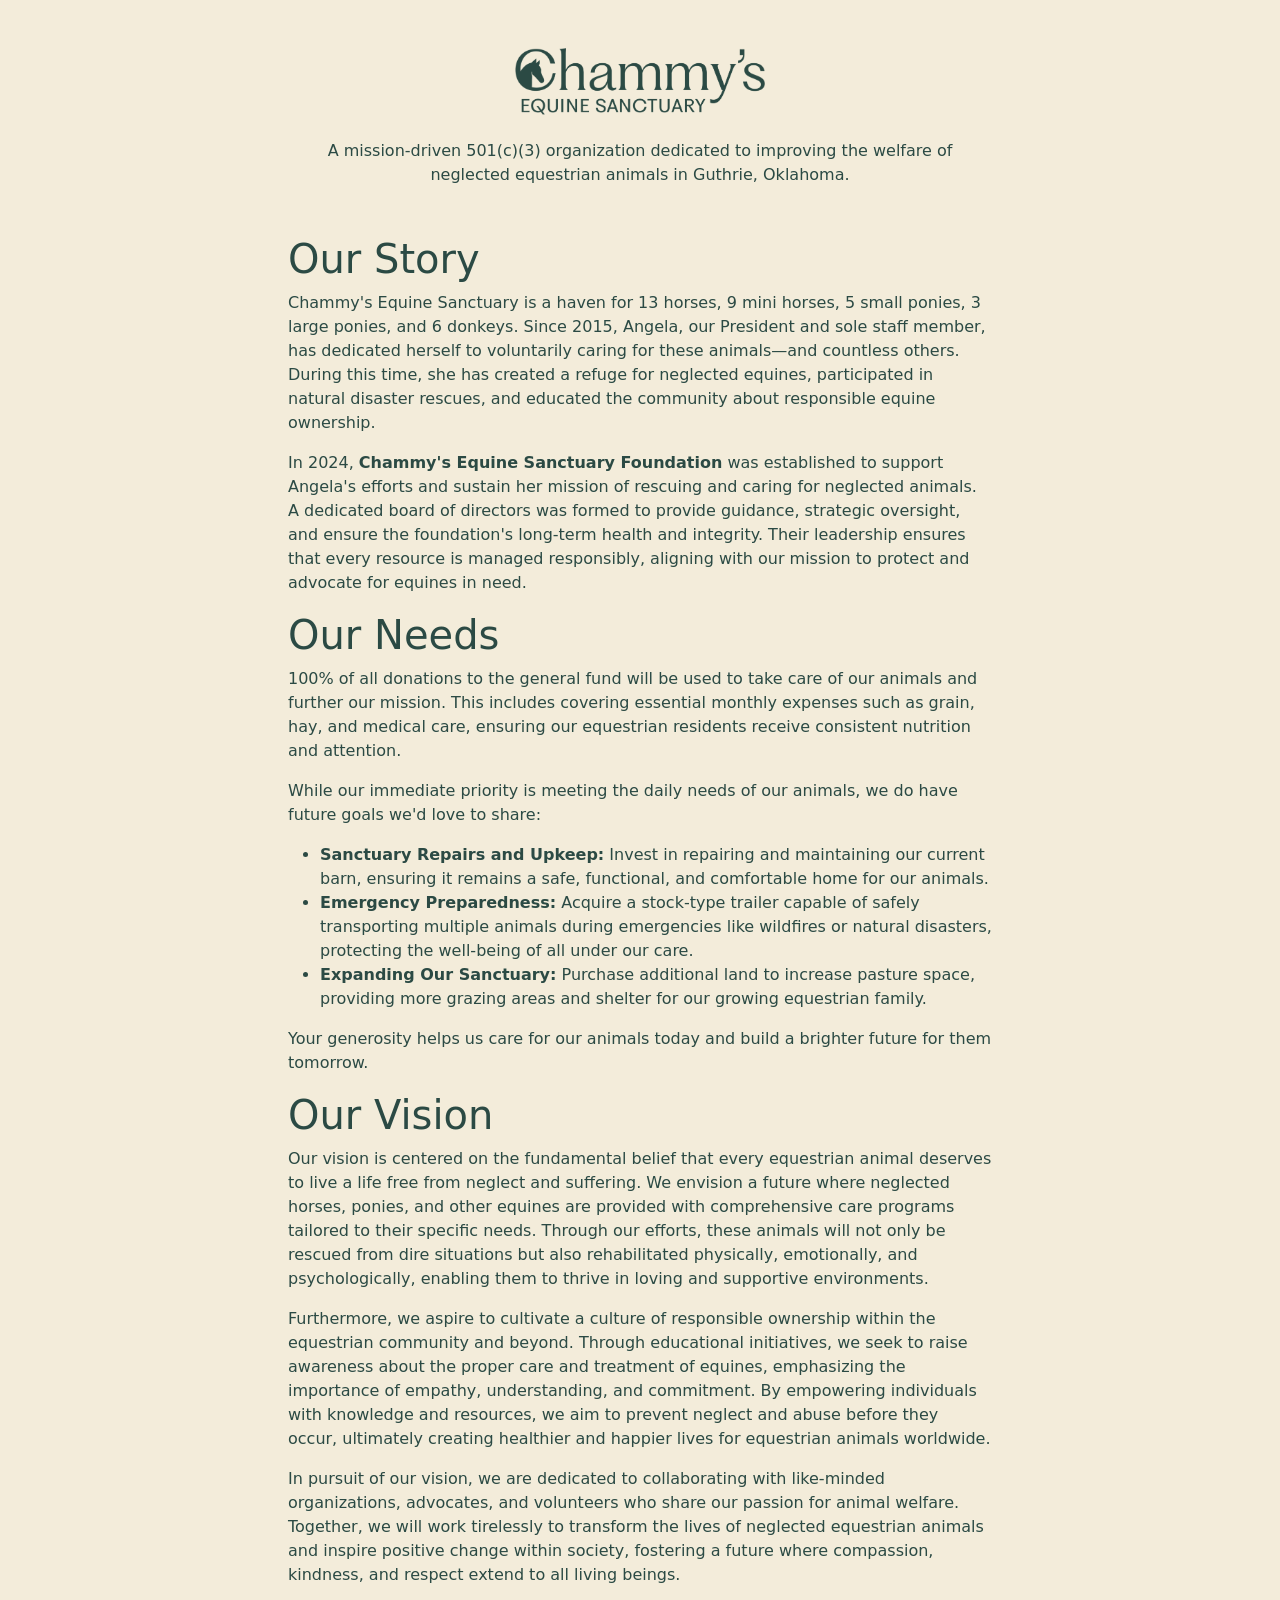
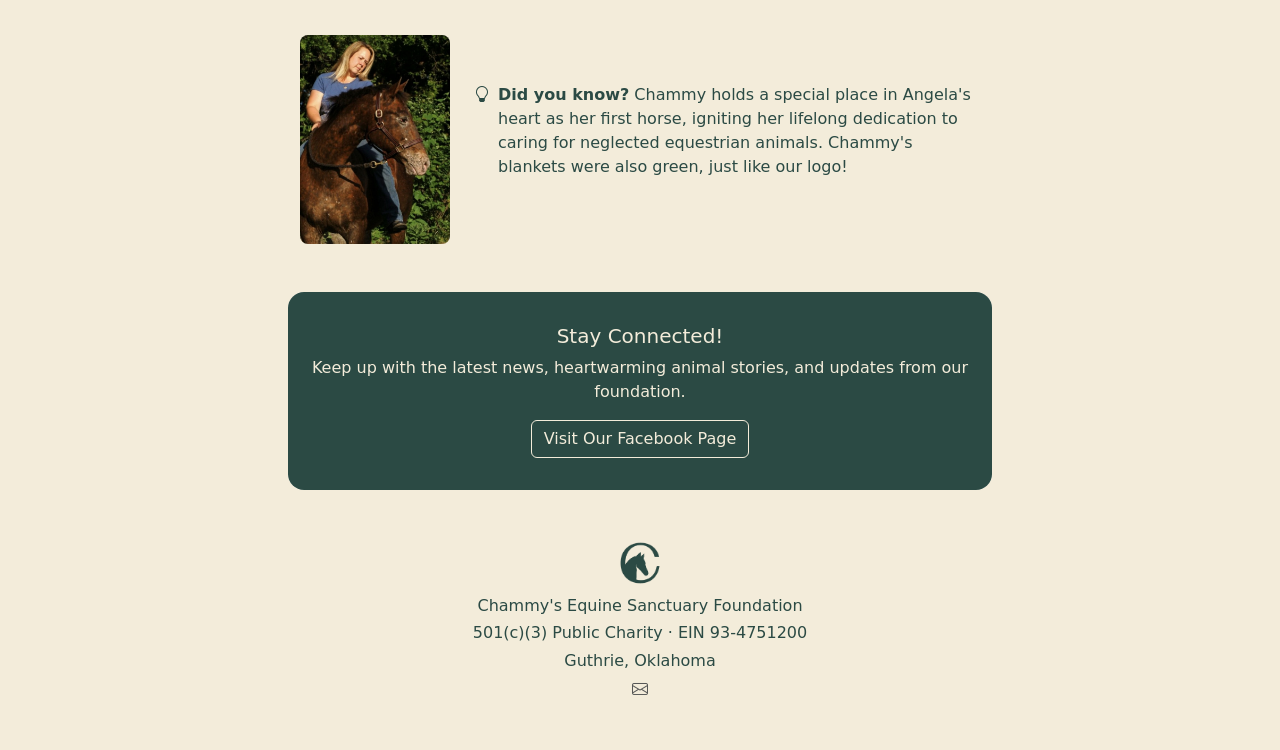
==== index.html @ 9c3af5ed "Lowercase board of directors" ====
<!DOCTYPE html>
<html lang="en">

<head>
    <meta charset="UTF-8">
    <meta name="viewport" content="width=device-width, initial-scale=1.0">

    <title>Chammy's Equine Sanctuary</title>
    <link href="https://cdn.jsdelivr.net/npm/bootstrap@5.3.3/dist/css/bootstrap.min.css" rel="stylesheet">
    <script src="https://cdn.jsdelivr.net/npm/bootstrap@5.3.3/dist/js/bootstrap.bundle.min.js"></script>
    <link rel="stylesheet" href="https://cdn.jsdelivr.net/npm/bootstrap-icons@1.11.3/font/bootstrap-icons.min.css">
    <script async src="https://widgets.givebutter.com/latest.umd.cjs?acct=pErVV0UVDpY1JCMm&p=other"></script>
    <givebutter-widget id="gVvqDg"></givebutter-widget>

    <meta name="format-detection" content="telephone=no,date=no,address=no,email=no,url=no" />
    <meta name="apple-mobile-web-app-title" content="Chammy's Equine Sanctuary">
    <meta name="application-name" content="Chammy's Equine Sanctuary">
    <meta name="msapplication-TileColor" content="#2b4a44">
    <meta name="theme-color" content="#f3ecda">
    <meta property="og:title" content="Chammy's Equine Sanctuary" />
    <meta property="og:image" content="static/og-image.png" />
    <link rel="manifest" href="static/site.webmanifest" />

    <link rel="apple-touch-icon" sizes="180x180" href="static/apple-touch-icon.png">
    <link rel="icon" type="image/png" sizes="96x96" href="static/favicon-96x96.png" />
    <link rel="icon" type="image/png" sizes="32x32" href="static/favicon-32x32.png">
    <link rel="icon" type="image/png" sizes="16x16" href="static/favicon-16x16.png">
    <link rel="icon" type="image/svg+xml" href="static/favicon.svg" />
    <link rel="icon" type="image/x-icon" href="static/favicon.ico">
    <link rel="shortcut icon" href="static/favicon.ico" />

    <style>
        img {
            user-select: none;
            -moz-user-select: none;
            -webkit-user-drag: none;
            -webkit-user-select: none;
            -ms-user-select: none;
            pointer-events: none;
        }

        body {
            background-color: #f3ecda;
            color: #2b4a44;
        }

        .card {
            border-radius: 1rem;
            border-width: 0px;
        }

        .card-body {
            background-color: #2b4a44;
            color: #f3ecda;
            border-radius: 1rem;
        }

        .card-body .btn-outline-primary {
            color: #f3ecda;
            border-color: #f3ecda;
        }

        .card-body .btn-outline-primary:hover {
            background-color: #f3ecdab0;
        }
    </style>
</head>

<body class="m-3">
    <div class="container-fluid col-md-10 col-lg-7 col-sm-10 mt-5">
        <div class="text-center mt-5 mb-5">
            <img src="static/logo-full-green.png" width="250px" class="mb-4">
            <p class="fw-lighter">A mission-driven 501(c)(3) organization dedicated to improving the welfare of
                neglected equestrian animals in Guthrie, Oklahoma.
            </p>
        </div>
        <h1>Our Story</h1>
        <p>Chammy's Equine Sanctuary is a haven for 13 horses, 9 mini horses, 5 small ponies, 3 large ponies, and 6
            donkeys. Since 2015, Angela, our President and sole staff member, has dedicated herself to voluntarily
            caring for these
            animals—and countless others. During this time, she has created a refuge for neglected equines, participated
            in natural
            disaster rescues, and educated the community about responsible equine ownership.
        </p>
        <p>
            In 2024, <b>Chammy's Equine Sanctuary Foundation</b> was established to support Angela's efforts and
            sustain her mission of
            rescuing and caring for neglected animals. A dedicated board of directors was formed to provide guidance,
            strategic
            oversight, and ensure the foundation's long-term health and integrity. Their leadership ensures that every
            resource is
            managed responsibly, aligning with our mission to protect and advocate for equines in need.
        </p>

        <h1>Our Needs</h1>
        <p>100% of all donations to the general fund will be used to take care of our animals and further our mission.
            This includes covering essential monthly expenses such as grain, hay, and medical care, ensuring our
            equestrian
            residents receive consistent nutrition and attention.
        </p>
        <p>While our immediate priority is meeting the daily needs of our animals, we do have future goals we'd love
            to share:</p>
        <ul>
            <li><b>Sanctuary Repairs and Upkeep:</b> Invest in repairing and maintaining our current barn, ensuring it
                remains a safe,
                functional, and comfortable home for our animals.
            <li><b>Emergency Preparedness:</b> Acquire a stock-type trailer capable of safely transporting multiple
                animals during emergencies
                like wildfires or natural disasters, protecting the well-being of all under our care.</li>
            <li><b>Expanding Our Sanctuary:</b> Purchase additional land to increase pasture space, providing more
                grazing areas and shelter
                for our growing equestrian family.</li>
        </ul>
        <p>Your generosity helps us care for our animals today and build a brighter future for them tomorrow.</p>

        <h1>Our Vision</h1>
        <p>Our vision is centered on the fundamental belief that every equestrian animal deserves to live a life free
            from neglect and suffering. We envision a future where neglected horses, ponies, and other equines are
            provided with comprehensive care programs tailored to their specific needs. Through our efforts, these
            animals will not only be rescued from dire situations but also rehabilitated physically, emotionally, and
            psychologically, enabling them to thrive in loving and supportive environments.</p>
        <p>Furthermore, we aspire to cultivate a culture of responsible ownership within the equestrian community and
            beyond. Through educational initiatives, we seek to raise awareness about the proper care and treatment of
            equines, emphasizing the importance of empathy, understanding, and commitment. By empowering individuals
            with knowledge and resources, we aim to prevent neglect and abuse before they occur, ultimately creating
            healthier and happier lives for equestrian animals worldwide.</p>
        <p>In pursuit of our vision, we are dedicated to collaborating with like-minded organizations, advocates, and
            volunteers who share our passion for animal welfare. Together, we will work tirelessly to transform the
            lives of neglected equestrian animals and inspire positive change within society, fostering a future where
            compassion, kindness, and respect extend to all living beings.</p>


        <div class="container my-5">
            <div class="row align-items-center">
                <div class="col-12 col-sm-auto mb-3 mb-sm-0 text-center">
                    <img src="static/chammy-angela.jpg" class="rounded float-start rounded-3" width="150px">
                </div>
                <div class="col-12 col-sm d-flex justify-content-center text-md-start">
                    <i class="bi bi-lightbulb flex-shrink-0 me-2"></i>
                    <p>
                        <b>Did you know?</b> Chammy holds a special place in Angela's heart as her first horse, igniting
                        her
                        lifelong dedication to caring for neglected equestrian animals. Chammy's blankets were also
                        green, just
                        like our logo!
                    </p>
                </div>
            </div>
        </div>


        <div class="card text-center mb-3">
            <div class="card-body">
                <h5 class="card-title mt-3">Stay Connected!</h5>
                <p class="card-text mb-3">Keep up with the latest news, heartwarming animal stories, and updates from
                    our
                    foundation.</p>
                <a class="btn btn-outline-primary mb-3" href="https://www.facebook.com/profile.php?id=61558511665949"
                    target="_blank">
                    Visit Our
                    Facebook Page
                </a>
            </div>
        </div>

        <div class="container mt-5 mb-5">
            <div class="text-center mt-5 mb-5">
                <img src="static/mark-green.png" width="50px">
                <h6 class="mt-2">Chammy's Equine Sanctuary Foundation</h6>
                <h6 class="fw-lighter">501(c)(3) Public Charity · EIN 93-4751200</h6>
                <h6 class="fw-lighter">Guthrie, Oklahoma</h6>
                <ul class="nav justify-content-center">
                    <li class="nav-item px-2"><a href="mailto:hello@chammys.org" target="_blank"
                            class="text-body-secondary"><i class="bi-envelope"></i></a>
                    </li>
                </ul>
            </div>
        </div>
    </div>

</body>

</html>
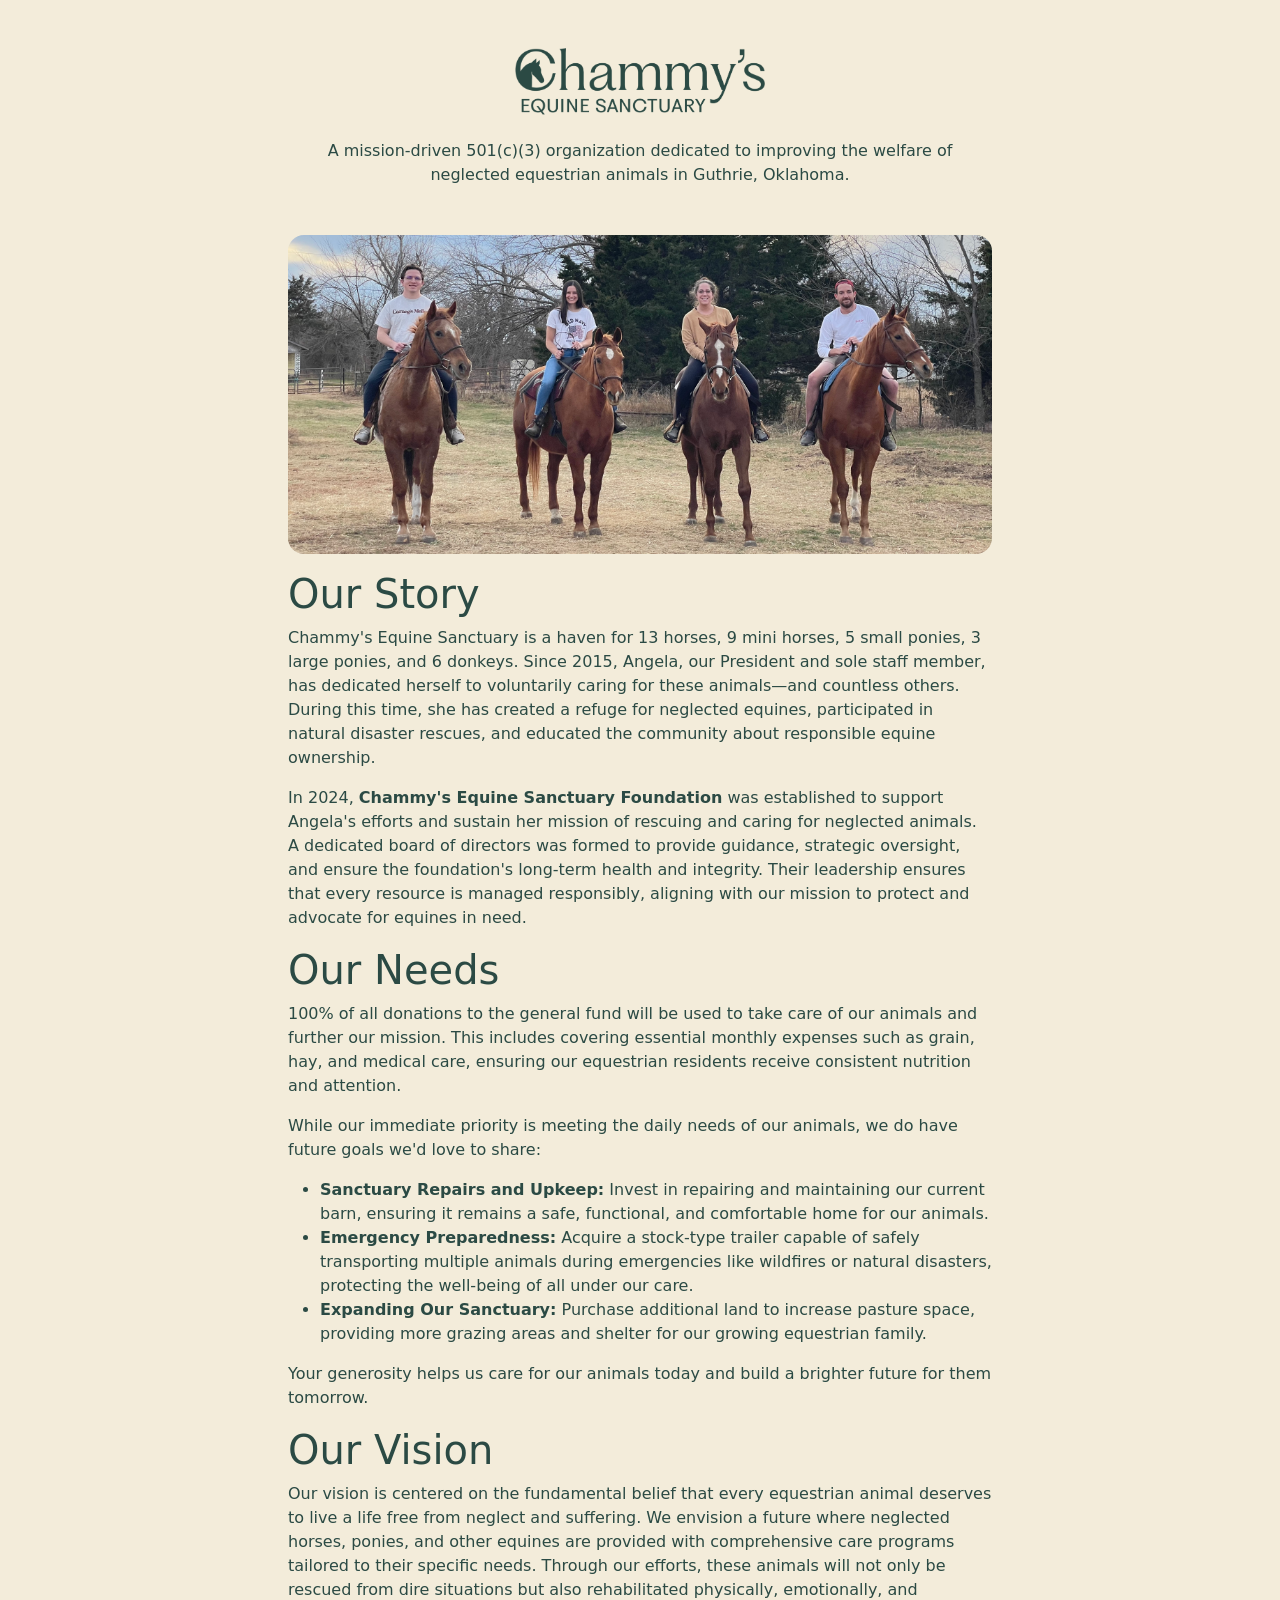
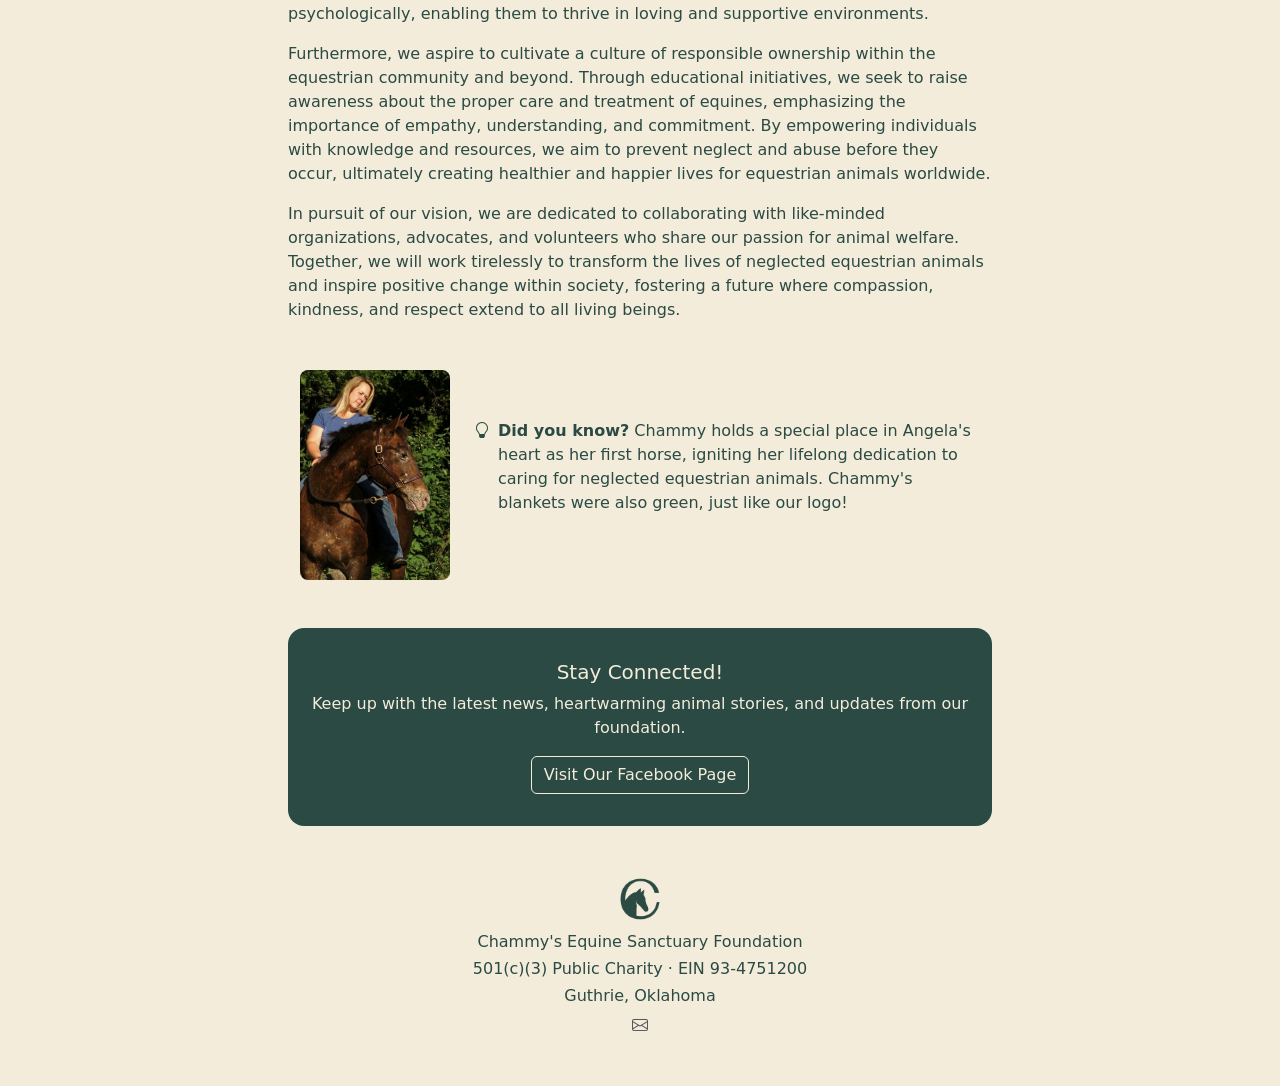
==== commit 5c1e1477: "Add banner" ====
--- a/index.html
+++ b/index.html
@@ -74,6 +74,13 @@
                 neglected equestrian animals in Guthrie, Oklahoma.
             </p>
         </div>
+
+        <div class="row justify-content-center align-items-center">
+            <div class="col-12">
+                <img src="static/banner.jpeg" class="rounded float-start rounded-4 mb-3" width="100%">
+            </div>
+        </div>
+
         <h1>Our Story</h1>
         <p>Chammy's Equine Sanctuary is a haven for 13 horses, 9 mini horses, 5 small ponies, 3 large ponies, and 6
             donkeys. Since 2015, Angela, our President and sole staff member, has dedicated herself to voluntarily
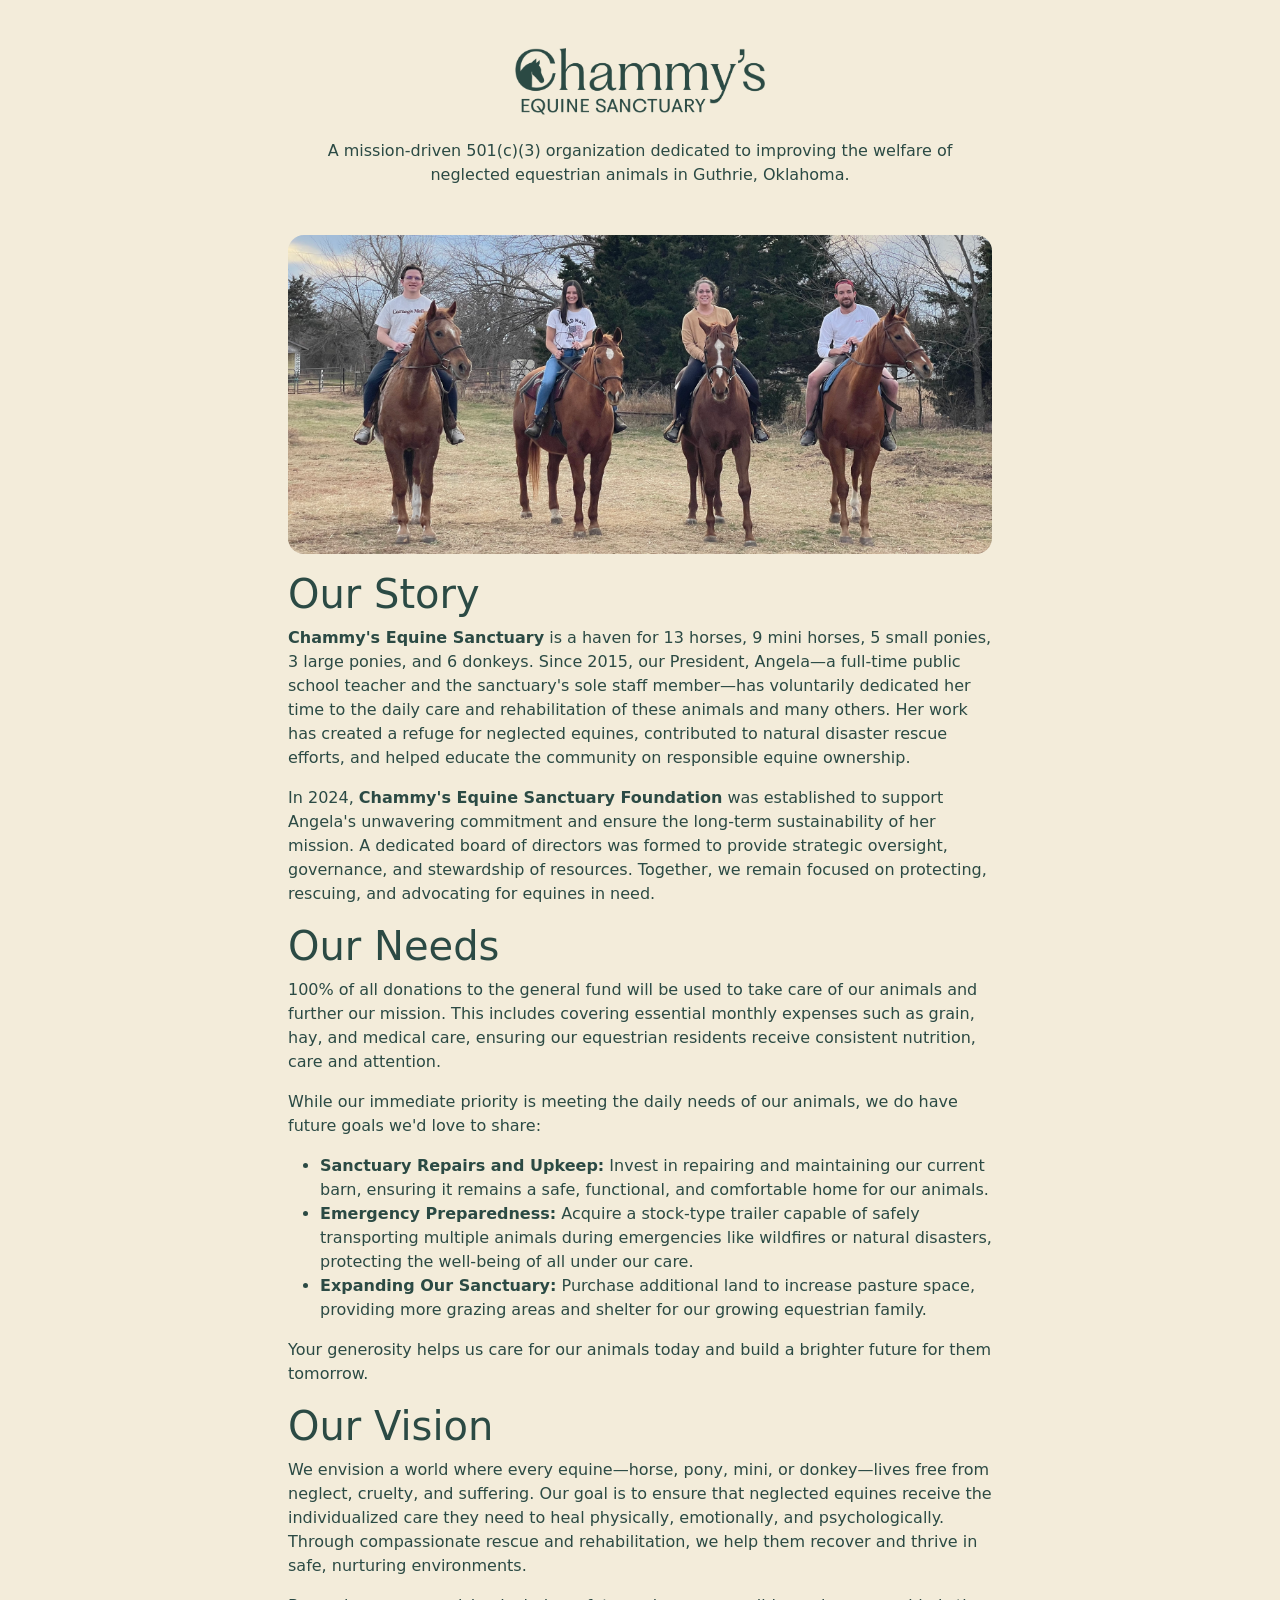
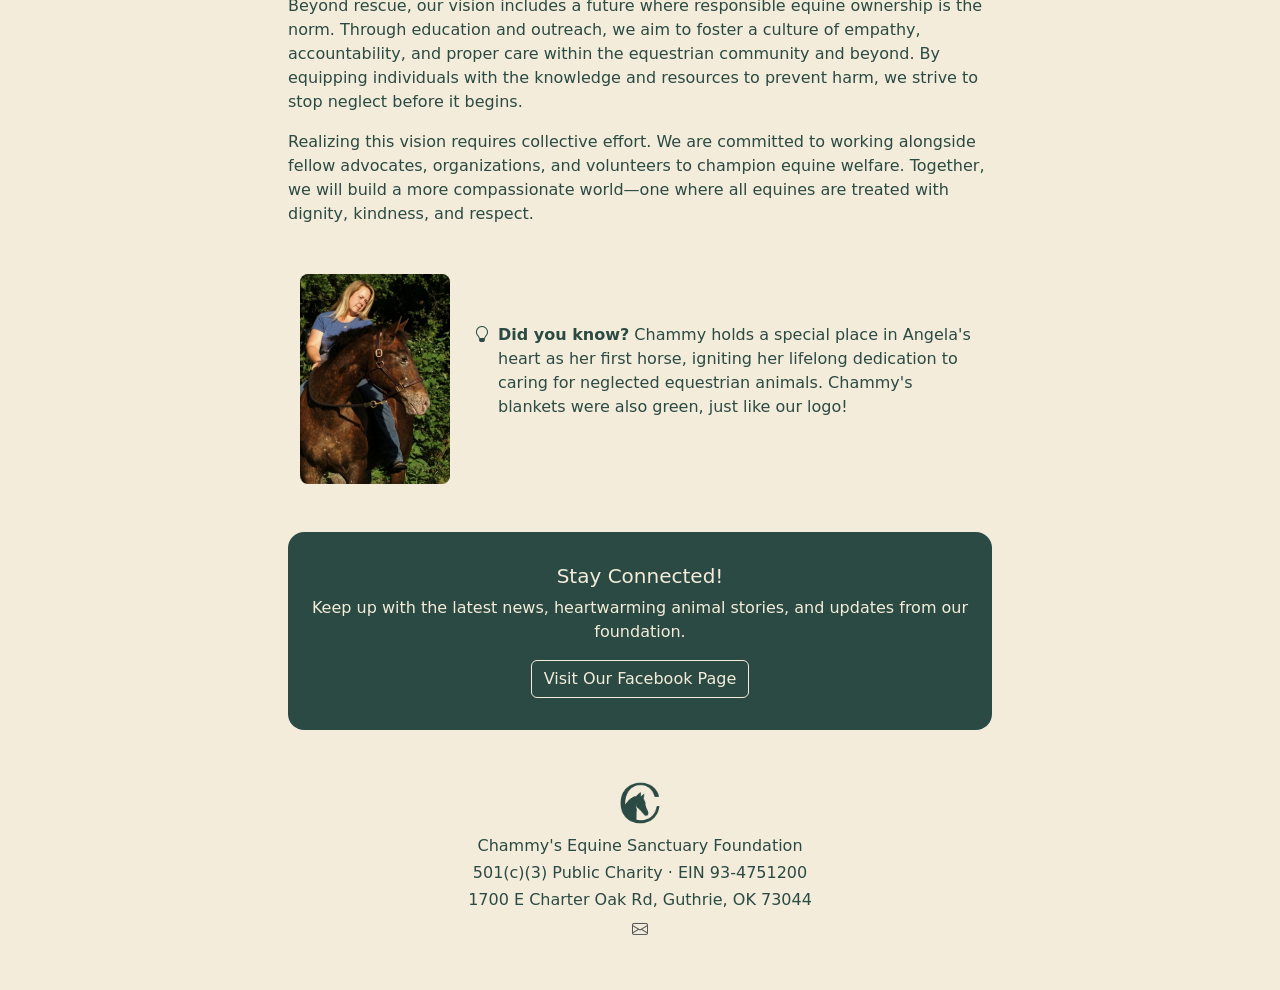
==== commit 94de54ab: "Aug 2025 Updates" ====
--- a/index.html
+++ b/index.html
@@ -82,35 +82,29 @@
         </div>
 
         <h1>Our Story</h1>
-        <p>Chammy's Equine Sanctuary is a haven for 13 horses, 9 mini horses, 5 small ponies, 3 large ponies, and 6
-            donkeys. Since 2015, Angela, our President and sole staff member, has dedicated herself to voluntarily
-            caring for these
-            animals—and countless others. During this time, she has created a refuge for neglected equines, participated
-            in natural
-            disaster rescues, and educated the community about responsible equine ownership.
+        <p><b>Chammy's Equine Sanctuary</b> is a haven for 13 horses, 9 mini horses, 5 small ponies, 3 large ponies, and 6
+            donkeys. Since 2015, our President, Angela—a full-time public school teacher and the sanctuary's sole 
+            staff member—has voluntarily dedicated her time to the daily care and rehabilitation of these animals 
+            and many others. Her work has created a refuge for neglected equines, contributed to natural disaster 
+            rescue efforts, and helped educate the community on responsible equine ownership.
         </p>
         <p>
-            In 2024, <b>Chammy's Equine Sanctuary Foundation</b> was established to support Angela's efforts and
-            sustain her mission of
-            rescuing and caring for neglected animals. A dedicated board of directors was formed to provide guidance,
-            strategic
-            oversight, and ensure the foundation's long-term health and integrity. Their leadership ensures that every
-            resource is
-            managed responsibly, aligning with our mission to protect and advocate for equines in need.
+            In 2024, <b>Chammy's Equine Sanctuary Foundation</b> was established to support Angela's unwavering commitment 
+            and ensure the long-term sustainability of her mission. A dedicated board of directors was formed to provide 
+            strategic oversight, governance, and stewardship of resources. Together, we remain focused on protecting, 
+            rescuing, and advocating for equines in need.
         </p>
 
         <h1>Our Needs</h1>
         <p>100% of all donations to the general fund will be used to take care of our animals and further our mission.
             This includes covering essential monthly expenses such as grain, hay, and medical care, ensuring our
-            equestrian
-            residents receive consistent nutrition and attention.
+            equestrian residents receive consistent nutrition, care and attention.
         </p>
         <p>While our immediate priority is meeting the daily needs of our animals, we do have future goals we'd love
             to share:</p>
         <ul>
             <li><b>Sanctuary Repairs and Upkeep:</b> Invest in repairing and maintaining our current barn, ensuring it
-                remains a safe,
-                functional, and comfortable home for our animals.
+                remains a safe, functional, and comfortable home for our animals.
             <li><b>Emergency Preparedness:</b> Acquire a stock-type trailer capable of safely transporting multiple
                 animals during emergencies
                 like wildfires or natural disasters, protecting the well-being of all under our care.</li>
@@ -121,21 +115,17 @@
         <p>Your generosity helps us care for our animals today and build a brighter future for them tomorrow.</p>
 
         <h1>Our Vision</h1>
-        <p>Our vision is centered on the fundamental belief that every equestrian animal deserves to live a life free
-            from neglect and suffering. We envision a future where neglected horses, ponies, and other equines are
-            provided with comprehensive care programs tailored to their specific needs. Through our efforts, these
-            animals will not only be rescued from dire situations but also rehabilitated physically, emotionally, and
-            psychologically, enabling them to thrive in loving and supportive environments.</p>
-        <p>Furthermore, we aspire to cultivate a culture of responsible ownership within the equestrian community and
-            beyond. Through educational initiatives, we seek to raise awareness about the proper care and treatment of
-            equines, emphasizing the importance of empathy, understanding, and commitment. By empowering individuals
-            with knowledge and resources, we aim to prevent neglect and abuse before they occur, ultimately creating
-            healthier and happier lives for equestrian animals worldwide.</p>
-        <p>In pursuit of our vision, we are dedicated to collaborating with like-minded organizations, advocates, and
-            volunteers who share our passion for animal welfare. Together, we will work tirelessly to transform the
-            lives of neglected equestrian animals and inspire positive change within society, fostering a future where
-            compassion, kindness, and respect extend to all living beings.</p>
-
+        <p>We envision a world where every equine—horse, pony, mini, or donkey—lives free from neglect, cruelty, and 
+            suffering. Our goal is to ensure that neglected equines receive the individualized care they need to heal 
+            physically, emotionally, and psychologically. Through compassionate rescue and rehabilitation, we help them 
+            recover and thrive in safe, nurturing environments.</p>
+        <p>Beyond rescue, our vision includes a future where responsible equine ownership is the norm. Through education 
+            and outreach, we aim to foster a culture of empathy, accountability, and proper care within the equestrian 
+            community and beyond. By equipping individuals with the knowledge and resources to prevent harm, we strive 
+            to stop neglect before it begins.</p>
+        <p>Realizing this vision requires collective effort. We are committed to working alongside fellow advocates, 
+            organizations, and volunteers to champion equine welfare. Together, we will build a more compassionate 
+            world—one where all equines are treated with dignity, kindness, and respect.</p>
 
         <div class="container my-5">
             <div class="row align-items-center">
@@ -175,7 +165,7 @@
                 <img src="static/mark-green.png" width="50px">
                 <h6 class="mt-2">Chammy's Equine Sanctuary Foundation</h6>
                 <h6 class="fw-lighter">501(c)(3) Public Charity · EIN 93-4751200</h6>
-                <h6 class="fw-lighter">Guthrie, Oklahoma</h6>
+                <h6 class="fw-lighter">1700 E Charter Oak Rd, Guthrie, OK 73044</h6>
                 <ul class="nav justify-content-center">
                     <li class="nav-item px-2"><a href="mailto:hello@chammys.org" target="_blank"
                             class="text-body-secondary"><i class="bi-envelope"></i></a>
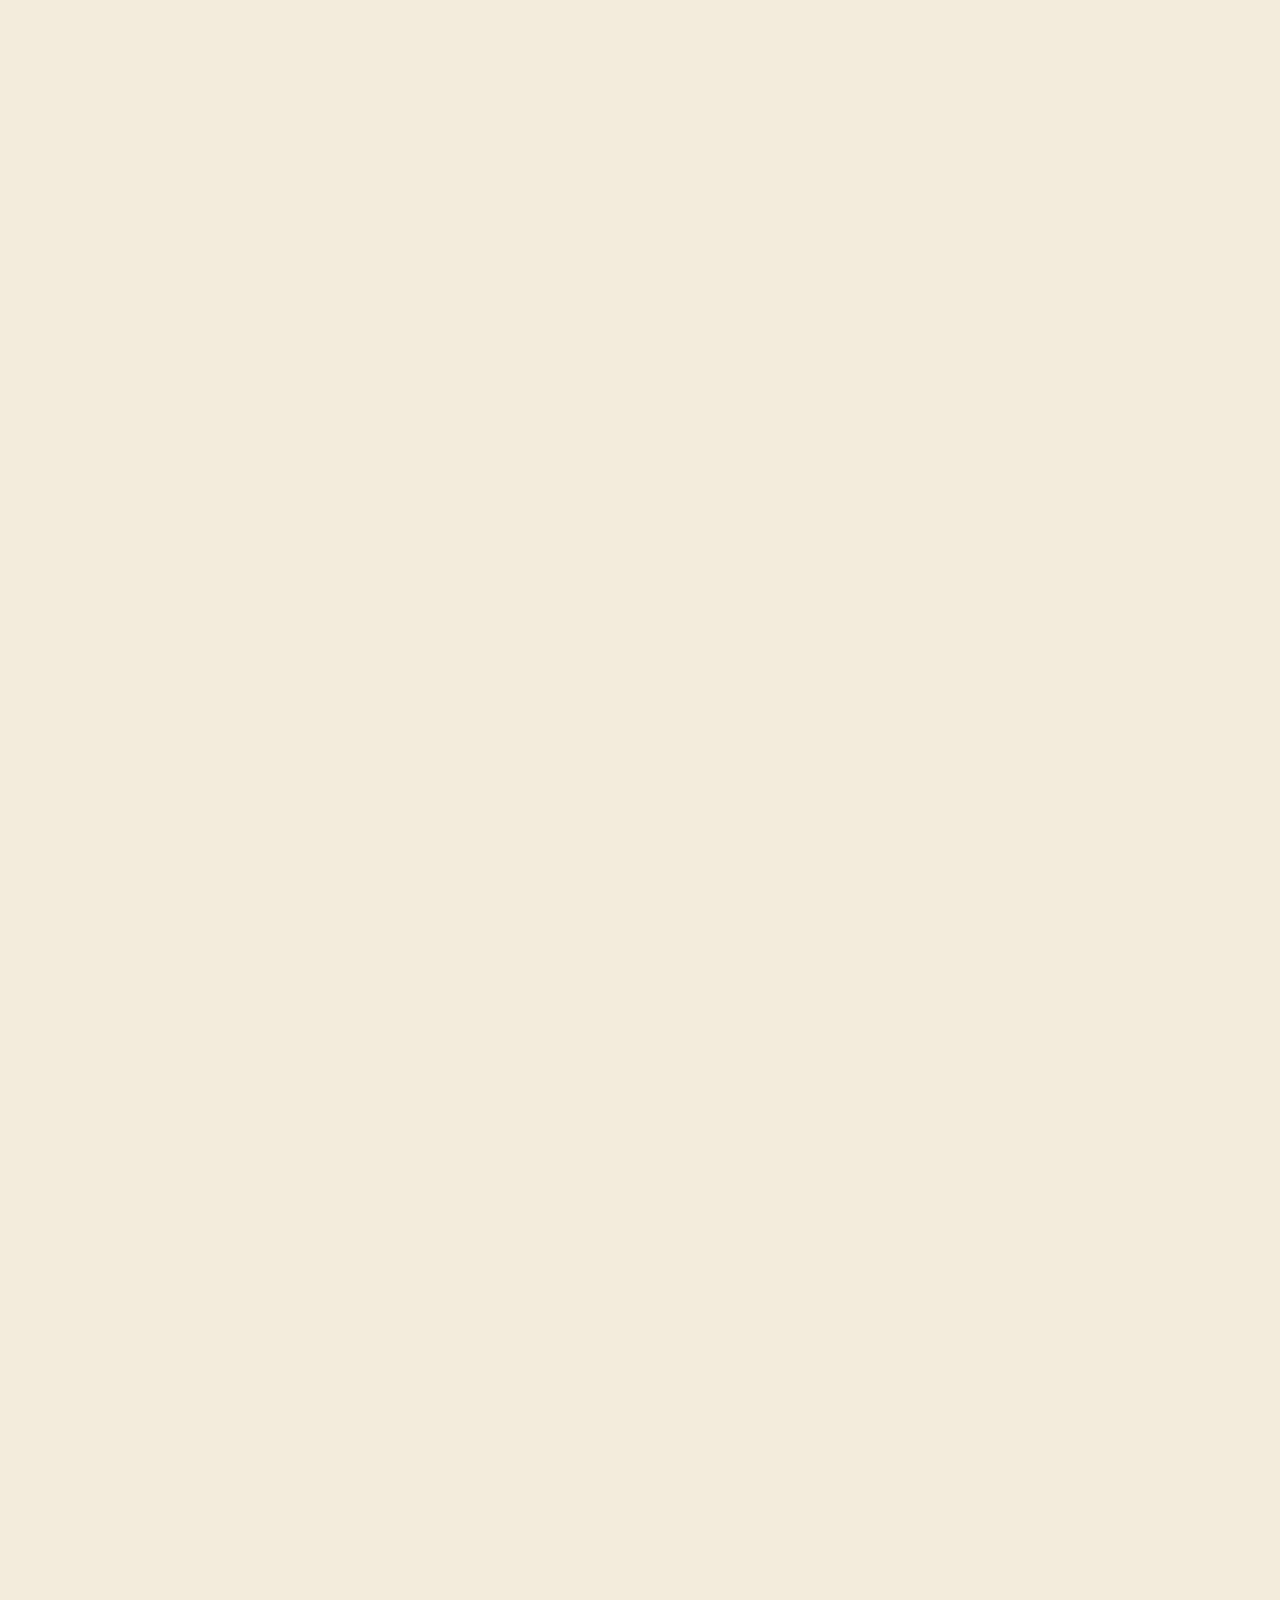
==== commit 8cb10c2a: "feat: feb 2026 updates and improvements" ====
--- a/index.html
+++ b/index.html
@@ -18,6 +18,8 @@
     <meta name="msapplication-TileColor" content="#2b4a44">
     <meta name="theme-color" content="#f3ecda">
     <meta property="og:title" content="Chammy's Equine Sanctuary" />
+    <meta property="og:description"
+        content="A 501(c)(3) organization dedicated to improving the welfare of neglected equestrian animals in Guthrie, Oklahoma." />
     <meta property="og:image" content="static/og-image.png" />
     <link rel="manifest" href="static/site.webmanifest" />
 
@@ -29,7 +31,14 @@
     <link rel="icon" type="image/x-icon" href="static/favicon.ico">
     <link rel="shortcut icon" href="static/favicon.ico" />
 
+    <link rel="preconnect" href="https://fonts.googleapis.com">
+    <link rel="preconnect" href="https://fonts.gstatic.com" crossorigin>
+    <link
+        href="https://fonts.googleapis.com/css2?family=Playfair+Display:wght@400;600;700&family=Inter:wght@300;400;500;600&display=swap"
+        rel="stylesheet">
+
     <style>
+        /* ── Reset & Base ─────────────────────────────── */
         img {
             user-select: none;
             -moz-user-select: none;
@@ -39,142 +48,635 @@
             pointer-events: none;
         }
 
+        html {
+            scroll-behavior: smooth;
+        }
+
         body {
             background-color: #f3ecda;
             color: #2b4a44;
-        }
-
-        .card {
+            font-family: 'Inter', sans-serif;
+            font-weight: 400;
+            line-height: 1.7;
+            overflow-x: hidden;
+        }
+
+        /* ── Typography ───────────────────────────────── */
+        h1,
+        h2,
+        h3,
+        h4,
+        h5 {
+            font-family: 'Playfair Display', serif;
+            font-weight: 700;
+        }
+
+        .section-heading {
+            position: relative;
+            display: inline-block;
+            margin-bottom: 1.25rem;
+            font-size: 2rem;
+        }
+
+        .section-heading::after {
+            content: '';
+            display: block;
+            width: 50px;
+            height: 3px;
+            background: #5a8a7a;
+            border-radius: 2px;
+            margin-top: .45rem;
+        }
+
+        p {
+            font-size: 1.05rem;
+            color: #3d5e56;
+        }
+
+        /* ── Hero ──────────────────────────────────────── */
+        .hero {
+            text-align: center;
+            padding: 5rem 1rem 2rem;
+        }
+
+        .hero img.logo {
+            width: 220px;
+            margin-bottom: 1.5rem;
+            animation: fadeSlideDown .8s ease-out;
+        }
+
+        .hero .tagline {
+            max-width: 600px;
+            margin: 0 auto;
+            font-size: 1.15rem;
+            font-weight: 300;
+            color: #4a6e64;
+            animation: fadeSlideDown 1s ease-out .15s both;
+        }
+
+        @keyframes fadeSlideDown {
+            from {
+                opacity: 0;
+                transform: translateY(-18px);
+            }
+
+            to {
+                opacity: 1;
+                transform: translateY(0);
+            }
+        }
+
+        /* ── Banner Image ─────────────────────────────── */
+        .banner-wrap {
+            position: relative;
+            border-radius: 1.25rem;
+            overflow: hidden;
+            box-shadow: 0 8px 30px rgba(43, 74, 68, .12);
+        }
+
+        .banner-wrap::after {
+            content: '';
+            position: absolute;
+            left: 0;
+            right: 0;
+            bottom: 0;
+            height: 25%;
+            background: linear-gradient(to top, rgba(43, 74, 68, .65) 0%, rgba(43, 74, 68, .25) 40%, transparent 100%);
+            backdrop-filter: blur(6px);
+            -webkit-backdrop-filter: blur(6px);
+            pointer-events: none;
+            z-index: 1;
+            mask-image: linear-gradient(to top, black 0%, black 30%, transparent 100%);
+            -webkit-mask-image: linear-gradient(to top, black 0%, black 30%, transparent 100%);
+        }
+
+        .banner-wrap img {
+            width: 100%;
+            display: block;
+            transition: transform .6s ease;
+        }
+
+        .banner-wrap:hover img {
+            transform: scale(1.02);
+        }
+
+        /* ── Stats Strip ──────────────────────────────── */
+        .stats-strip {
+            background: #2b4a44;
             border-radius: 1rem;
-            border-width: 0px;
-        }
-
-        .card-body {
-            background-color: #2b4a44;
+            padding: 1.75rem 1rem;
+            margin-top: -3.5rem;
+            position: relative;
+            z-index: 2;
+            box-shadow: 0 10px 40px rgba(43, 74, 68, .30);
+        }
+
+        .stat-item {
+            text-align: center;
+            padding: .5rem;
+        }
+
+        .stat-number {
+            font-family: 'Playfair Display', serif;
+            font-size: 2.25rem;
+            font-weight: 700;
             color: #f3ecda;
+            line-height: 1.1;
+        }
+
+        .stat-label {
+            font-size: .82rem;
+            font-weight: 500;
+            text-transform: uppercase;
+            letter-spacing: .08em;
+            color: #a8c5bb;
+            margin-top: .15rem;
+        }
+
+        /* ── Content Sections ─────────────────────────── */
+        .content-section {
+            padding: 2rem 0 2rem;
+        }
+
+        /* ── Needs Cards ──────────────────────────────── */
+        .need-card {
+            background: #fff;
             border-radius: 1rem;
-        }
-
-        .card-body .btn-outline-primary {
+            padding: 1.75rem;
+            height: 100%;
+            border: 1px solid rgba(43, 74, 68, .08);
+            transition: transform .3s ease, box-shadow .3s ease;
+        }
+
+        .need-card:hover {
+            transform: translateY(-4px);
+            box-shadow: 0 8px 24px rgba(43, 74, 68, .10);
+        }
+
+        .need-icon {
+            width: 52px;
+            height: 52px;
+            background: rgba(43, 74, 68, .08);
+            border-radius: .75rem;
+            display: flex;
+            align-items: center;
+            justify-content: center;
+            margin-bottom: 1rem;
+            font-size: 1.4rem;
+            color: #2b4a44;
+        }
+
+        .need-card h5 {
+            font-size: 1.1rem;
+            margin-bottom: .5rem;
+        }
+
+        .need-card p {
+            font-size: .95rem;
+            margin-bottom: 0;
+        }
+
+        /* ── Fun Fact Callout ─────────────────────────── */
+        .fun-fact {
+            background: #fff;
+            border-radius: 1.25rem;
+            padding: 2rem;
+            border-left: 4px solid #5a8a7a;
+            box-shadow: 0 4px 16px rgba(43, 74, 68, .06);
+        }
+
+        .fun-fact img {
+            border-radius: 1rem;
+            object-fit: contain;
+            max-width: 150px;
+            width: 100%;
+            height: auto;
+        }
+
+        .fun-fact .badge-label {
+            display: inline-block;
+            background: rgba(43, 74, 68, .08);
+            color: #2b4a44;
+            font-size: .75rem;
+            font-weight: 600;
+            letter-spacing: .06em;
+            text-transform: uppercase;
+            padding: .3rem .7rem;
+            border-radius: .4rem;
+            margin-bottom: .65rem;
+        }
+
+        /* ── Tax-Deductible Note ──────────────────────── */
+        .tax-note {
+            background: rgba(43, 74, 68, .06);
+            border: 1px dashed rgba(43, 74, 68, .2);
+            border-radius: 1rem;
+            padding: 1.25rem 1.75rem;
+        }
+
+        .tax-note i {
+            font-size: 1.4rem;
+            color: #5a8a7a;
+            display: block;
+            margin-bottom: .5rem;
+        }
+
+        .tax-note p {
+            font-size: .95rem;
+            color: #3d5e56;
+        }
+
+        /* ── CTA Card ─────────────────────────────────── */
+        .cta-card {
+            background: linear-gradient(135deg, #2b4a44 0%, #3a635b 100%);
+            border-radius: 1.25rem;
+            padding: 3rem 2rem;
+            text-align: center;
             color: #f3ecda;
-            border-color: #f3ecda;
-        }
-
-        .card-body .btn-outline-primary:hover {
-            background-color: #f3ecdab0;
+            box-shadow: 0 8px 30px rgba(43, 74, 68, .18);
+        }
+
+        .cta-card h2 {
+            color: #f3ecda;
+            margin-bottom: .75rem;
+        }
+
+        .cta-card p {
+            color: #bdd4cc;
+            font-size: 1.05rem;
+            max-width: 480px;
+            margin: 0 auto 1.5rem;
+        }
+
+        .btn-cta {
+            background: #f3ecda;
+            color: #2b4a44;
+            border: none;
+            padding: .7rem 2rem;
+            border-radius: .65rem;
+            font-weight: 600;
+            font-size: 1rem;
+            transition: background .25s ease, transform .25s ease;
+            text-decoration: none;
+            display: inline-block;
+        }
+
+        .btn-cta:hover {
+            background: #fff;
+            color: #2b4a44;
+            transform: translateY(-2px);
+        }
+
+        .btn-cta i {
+            margin-right: .4rem;
+        }
+
+        /* ── Footer ────────────────────────────────────── */
+        footer {
+            padding: 3rem 0 2rem;
+            text-align: center;
+        }
+
+        footer img {
+            width: 44px;
+            opacity: .85;
+            margin-bottom: .75rem;
+        }
+
+        footer h6 {
+            font-weight: 600;
+            font-size: 1rem;
+            margin-bottom: .25rem;
+        }
+
+        footer .meta {
+            font-size: .85rem;
+            color: #6b8e85;
+            font-weight: 400;
+        }
+
+        footer .social-link {
+            display: inline-flex;
+            align-items: center;
+            justify-content: center;
+            width: 40px;
+            height: 40px;
+            border-radius: 50%;
+            background: rgba(43, 74, 68, .07);
+            color: #2b4a44;
+            font-size: 1.1rem;
+            transition: background .25s ease, transform .25s ease;
+            text-decoration: none;
+        }
+
+        footer .social-link:hover {
+            background: #2b4a44;
+            color: #f3ecda;
+            transform: translateY(-2px);
+        }
+
+        /* ── Splash Screen ─────────────────────────────── */
+        .splash {
+            position: fixed;
+            inset: 0;
+            z-index: 9999;
+            background: #f3ecda;
+            display: flex;
+            align-items: center;
+            justify-content: center;
+            transition: opacity .6s ease, visibility .6s ease;
+        }
+
+        .splash.fade-out {
+            opacity: 0;
+            visibility: hidden;
+        }
+
+        .splash img {
+            width: 90px;
+            animation: splashPulse 1.6s ease-in-out infinite;
+        }
+
+        @keyframes splashPulse {
+
+            0%,
+            100% {
+                transform: scale(1);
+                opacity: .85;
+            }
+
+            50% {
+                transform: scale(1.06);
+                opacity: 1;
+            }
+        }
+
+        /* hide page content until splash clears */
+        .page-content {
+            opacity: 0;
+            transition: opacity .5s ease;
+        }
+
+        .page-content.show {
+            opacity: 1;
+        }
+
+        /* ── Scroll Reveal ─────────────────────────────── */
+        .reveal {
+            opacity: 0;
+            transform: translateY(28px);
+            transition: opacity .7s ease, transform .7s ease;
+        }
+
+        .reveal.visible {
+            opacity: 1;
+            transform: translateY(0);
+        }
+
+        /* ── Responsive ────────────────────────────────── */
+        @media (max-width: 576px) {
+            .hero {
+                padding: 3rem 1rem 1.5rem;
+            }
+
+            .hero img.logo {
+                width: 170px;
+            }
+
+            .section-heading {
+                font-size: 1.65rem;
+            }
+
+            .stats-strip {
+                margin-top: -1rem;
+                padding: 1.25rem .5rem;
+            }
+
+            .stat-number {
+                font-size: 1.75rem;
+            }
+
+            .cta-card {
+                padding: 2rem 1.25rem;
+            }
+
+            .fun-fact {
+                padding: 1.5rem;
+            }
         }
     </style>
 </head>
 
-<body class="m-3">
-    <div class="container-fluid col-md-10 col-lg-7 col-sm-10 mt-5">
-        <div class="text-center mt-5 mb-5">
-            <img src="static/logo-full-green.png" width="250px" class="mb-4">
-            <p class="fw-lighter">A mission-driven 501(c)(3) organization dedicated to improving the welfare of
-                neglected equestrian animals in Guthrie, Oklahoma.
-            </p>
-        </div>
-
-        <div class="row justify-content-center align-items-center">
-            <div class="col-12">
-                <img src="static/banner.jpeg" class="rounded float-start rounded-4 mb-3" width="100%">
-            </div>
-        </div>
-
-        <h1>Our Story</h1>
-        <p><b>Chammy's Equine Sanctuary</b> is a haven for 13 horses, 9 mini horses, 5 small ponies, 3 large ponies, and 6
-            donkeys. Since 2015, our President, Angela—a full-time public school teacher and the sanctuary's sole 
-            staff member—has voluntarily dedicated her time to the daily care and rehabilitation of these animals 
-            and many others. Her work has created a refuge for neglected equines, contributed to natural disaster 
-            rescue efforts, and helped educate the community on responsible equine ownership.
-        </p>
-        <p>
-            In 2024, <b>Chammy's Equine Sanctuary Foundation</b> was established to support Angela's unwavering commitment 
-            and ensure the long-term sustainability of her mission. A dedicated board of directors was formed to provide 
-            strategic oversight, governance, and stewardship of resources. Together, we remain focused on protecting, 
-            rescuing, and advocating for equines in need.
-        </p>
-
-        <h1>Our Needs</h1>
-        <p>100% of all donations to the general fund will be used to take care of our animals and further our mission.
-            This includes covering essential monthly expenses such as grain, hay, and medical care, ensuring our
-            equestrian residents receive consistent nutrition, care and attention.
-        </p>
-        <p>While our immediate priority is meeting the daily needs of our animals, we do have future goals we'd love
-            to share:</p>
-        <ul>
-            <li><b>Sanctuary Repairs and Upkeep:</b> Invest in repairing and maintaining our current barn, ensuring it
-                remains a safe, functional, and comfortable home for our animals.
-            <li><b>Emergency Preparedness:</b> Acquire a stock-type trailer capable of safely transporting multiple
-                animals during emergencies
-                like wildfires or natural disasters, protecting the well-being of all under our care.</li>
-            <li><b>Expanding Our Sanctuary:</b> Purchase additional land to increase pasture space, providing more
-                grazing areas and shelter
-                for our growing equestrian family.</li>
-        </ul>
-        <p>Your generosity helps us care for our animals today and build a brighter future for them tomorrow.</p>
-
-        <h1>Our Vision</h1>
-        <p>We envision a world where every equine—horse, pony, mini, or donkey—lives free from neglect, cruelty, and 
-            suffering. Our goal is to ensure that neglected equines receive the individualized care they need to heal 
-            physically, emotionally, and psychologically. Through compassionate rescue and rehabilitation, we help them 
-            recover and thrive in safe, nurturing environments.</p>
-        <p>Beyond rescue, our vision includes a future where responsible equine ownership is the norm. Through education 
-            and outreach, we aim to foster a culture of empathy, accountability, and proper care within the equestrian 
-            community and beyond. By equipping individuals with the knowledge and resources to prevent harm, we strive 
-            to stop neglect before it begins.</p>
-        <p>Realizing this vision requires collective effort. We are committed to working alongside fellow advocates, 
-            organizations, and volunteers to champion equine welfare. Together, we will build a more compassionate 
-            world—one where all equines are treated with dignity, kindness, and respect.</p>
-
-        <div class="container my-5">
-            <div class="row align-items-center">
-                <div class="col-12 col-sm-auto mb-3 mb-sm-0 text-center">
-                    <img src="static/chammy-angela.jpg" class="rounded float-start rounded-3" width="150px">
+<body>
+    <!-- ── Splash Screen ─────────────────────────── -->
+    <div class="splash" id="splash">
+        <img src="static/mark-green.png" alt="Chammy's Equine Sanctuary">
+    </div>
+
+    <div class="page-content" id="pageContent">
+        <div class="container-fluid col-xl-7 col-lg-8 col-md-10 col-sm-11">
+
+            <!-- ── Hero ──────────────────────────────────── -->
+            <section class="hero">
+                <img src="static/logo-full-green.png" class="logo" alt="Chammy's Equine Sanctuary">
+                <p class="tagline">A mission-driven 501(c)(3) organization dedicated to improving the welfare of
+                    neglected
+                    equestrian animals in Guthrie, Oklahoma.</p>
+            </section>
+
+            <!-- ── Banner + Stats ─────────────────────────── -->
+            <div class="reveal">
+                <div class="banner-wrap">
+                    <img src="static/banner.jpeg" alt="Our sanctuary family">
                 </div>
-                <div class="col-12 col-sm d-flex justify-content-center text-md-start">
-                    <i class="bi bi-lightbulb flex-shrink-0 me-2"></i>
-                    <p>
-                        <b>Did you know?</b> Chammy holds a special place in Angela's heart as her first horse, igniting
-                        her
-                        lifelong dedication to caring for neglected equestrian animals. Chammy's blankets were also
-                        green, just
-                        like our logo!
+
+                <!-- ── Stats Strip ───────────────────────────── -->
+                <div class="stats-strip">
+                    <div class="row g-2 justify-content-center">
+                        <div class="col-4 col-md stat-item">
+                            <div class="stat-number">13</div>
+                            <div class="stat-label">Horses</div>
+                        </div>
+                        <div class="col-4 col-md stat-item">
+                            <div class="stat-number">9</div>
+                            <div class="stat-label">Mini Horses</div>
+                        </div>
+                        <div class="col-4 col-md stat-item">
+                            <div class="stat-number">5</div>
+                            <div class="stat-label">Small Ponies</div>
+                        </div>
+                        <div class="col-6 col-md stat-item">
+                            <div class="stat-number">3</div>
+                            <div class="stat-label">Large Ponies</div>
+                        </div>
+                        <div class="col-6 col-md stat-item">
+                            <div class="stat-number">6</div>
+                            <div class="stat-label">Donkeys</div>
+                        </div>
+                    </div>
+                </div>
+            </div><!-- /reveal wrapper for banner + stats -->
+
+            <!-- ── Our Story ─────────────────────────────── -->
+            <section class="content-section reveal">
+                <h1 class="section-heading">Our Story</h1>
+                <p><b>Chammy's Equine Sanctuary</b> is a haven for horses, mini horses, ponies, and donkeys. Since 2015,
+                    Angela, our President and sole staff member, has dedicated herself to voluntarily caring for these
+                    animals&mdash;and countless others&mdash;all while working full-time as a public school teacher. Her
+                    work has created a refuge for neglected equines, contributed to natural disaster rescue efforts, and
+                    helped educate the community on responsible equine ownership.
+                </p>
+                <p>In 2024, <b>Chammy's Equine Sanctuary Foundation</b> was established to support Angela's unwavering
+                    commitment
+                    and ensure the long-term sustainability of her mission. A dedicated board of directors was formed to
+                    provide
+                    strategic oversight, governance, and stewardship of resources. Together, we remain focused on
+                    protecting,
+                    rescuing, and advocating for equines in need.</p>
+            </section>
+
+            <!-- ── Our Needs ─────────────────────────────── -->
+            <section class="content-section reveal">
+                <h1 class="section-heading">Our Needs</h1>
+                <p>100% of all donations to the general fund go directly to caring for our animals and furthering our
+                    mission&mdash;covering essential monthly expenses such as grain, hay, and medical care.</p>
+                <p class="mb-4">While our immediate priority is meeting daily needs, we have future goals we'd love to
+                    share:</p>
+
+                <div class="row g-3 mb-4">
+                    <div class="col-md-4">
+                        <div class="need-card">
+                            <div class="need-icon"><i class="bi bi-hammer"></i></div>
+                            <h5>Sanctuary Repairs</h5>
+                            <p>Invest in repairing and maintaining our barn, ensuring it remains a safe, functional, and
+                                comfortable home for our animals.</p>
+                        </div>
+                    </div>
+                    <div class="col-md-4">
+                        <div class="need-card">
+                            <div class="need-icon"><i class="bi bi-shield-check"></i></div>
+                            <h5>Emergency Preparedness</h5>
+                            <p>Acquire a stock-type trailer for safely transporting animals during wildfires or natural
+                                disasters.</p>
+                        </div>
+                    </div>
+                    <div class="col-md-4">
+                        <div class="need-card">
+                            <div class="need-icon"><i class="bi bi-arrows-fullscreen"></i></div>
+                            <h5>Expanding Our Sanctuary</h5>
+                            <p>Purchase additional land to increase pasture space, providing more grazing areas and
+                                shelter
+                                for our growing family.</p>
+                        </div>
+                    </div>
+                </div>
+                <p>Your generosity helps us care for our animals today and build a brighter future for them tomorrow.
+                </p>
+                <!-- ── Tax-Deductible Note ────────────────────── -->
+                <div class="tax-note reveal my-4 text-center">
+                    <i class="bi bi-patch-check-fill"></i>
+                    <p class="mb-0">Chammy's Equine Sanctuary Foundation is a registered 501(c)(3) public charity.
+                        <strong>Your gifts are tax-deductible</strong> to the fullest extent allowed by law.
                     </p>
                 </div>
+            </section>
+
+            <!-- ── Our Vision ────────────────────────────── -->
+            <section class="content-section reveal">
+                <h1 class="section-heading">Our Vision</h1>
+                <p>We envision a world where every equine—horse, pony, mini, or donkey—lives free from neglect, cruelty,
+                    and
+                    suffering. Our goal is to ensure that neglected equines receive the individualized care they need to
+                    heal
+                    physically, emotionally, and psychologically. Through compassionate rescue and rehabilitation, we
+                    help them
+                    recover and thrive in safe, nurturing environments.</p>
+                <p>Beyond rescue, our vision includes a future where responsible equine ownership is the norm. Through
+                    education
+                    and outreach, we aim to foster a culture of empathy, accountability, and proper care within the
+                    equestrian
+                    community and beyond. By equipping individuals with the knowledge and resources to prevent harm, we
+                    strive
+                    to stop neglect before it begins.</p>
+                <p>Realizing this vision requires collective effort. We are committed to working alongside fellow
+                    advocates,
+                    organizations, and volunteers to champion equine welfare. Together, we will build a more
+                    compassionate
+                    world—one where all equines are treated with dignity, kindness, and respect.</p>
+            </section>
+
+            <!-- ── Fun Fact ──────────────────────────────── -->
+            <div class="fun-fact reveal my-4">
+                <div class="row align-items-center g-3">
+                    <div class="col-12 col-sm-auto text-center">
+                        <img src="static/chammy-angela.jpg" alt="Chammy and Angela">
+                    </div>
+                    <div class="col-12 col-sm">
+                        <span class="badge-label"><i class="bi bi-lightbulb me-1"></i>Did you know?</span>
+                        <p class="mb-0">Chammy holds a special place in Angela's heart as her first horse, igniting her
+                            lifelong dedication to caring for neglected equestrian animals. Chammy's blankets were also
+                            green, just like our logo!</p>
+                    </div>
+                </div>
             </div>
-        </div>
-
-
-        <div class="card text-center mb-3">
-            <div class="card-body">
-                <h5 class="card-title mt-3">Stay Connected!</h5>
-                <p class="card-text mb-3">Keep up with the latest news, heartwarming animal stories, and updates from
-                    our
-                    foundation.</p>
-                <a class="btn btn-outline-primary mb-3" href="https://www.facebook.com/profile.php?id=61558511665949"
-                    target="_blank">
-                    Visit Our
-                    Facebook Page
+
+            <!-- ── CTA Card ──────────────────────────────── -->
+            <div class="cta-card reveal my-5">
+                <h2>Stay Connected</h2>
+                <p>Keep up with the latest news, heartwarming animal stories, and updates from our foundation.</p>
+                <a class="btn-cta" href="https://www.facebook.com/profile.php?id=61558511665949" target="_blank">
+                    <i class="bi bi-facebook"></i> Visit Our Facebook Page
                 </a>
             </div>
+
+            <!-- ── Footer ────────────────────────────────── -->
+            <footer class="reveal">
+                <img src="static/mark-green.png" alt="Chammy's mark">
+                <h6>Chammy's Equine Sanctuary Foundation</h6>
+                <p class="meta">501(c)(3) Public Charity &middot; EIN 93-4751200<br>Guthrie, Oklahoma</p>
+                <div class="d-flex gap-2 justify-content-center mt-3">
+                    <a href="mailto:hello@chammys.org" class="social-link" aria-label="Email us">
+                        <i class="bi bi-envelope"></i>
+                    </a>
+                    <a href="https://www.facebook.com/profile.php?id=61558511665949" target="_blank" class="social-link"
+                        aria-label="Facebook">
+                        <i class="bi bi-facebook"></i>
+                    </a>
+                </div>
+            </footer>
         </div>
-
-        <div class="container mt-5 mb-5">
-            <div class="text-center mt-5 mb-5">
-                <img src="static/mark-green.png" width="50px">
-                <h6 class="mt-2">Chammy's Equine Sanctuary Foundation</h6>
-                <h6 class="fw-lighter">501(c)(3) Public Charity · EIN 93-4751200</h6>
-                <h6 class="fw-lighter">1700 E Charter Oak Rd, Guthrie, OK 73044</h6>
-                <ul class="nav justify-content-center">
-                    <li class="nav-item px-2"><a href="mailto:hello@chammys.org" target="_blank"
-                            class="text-body-secondary"><i class="bi-envelope"></i></a>
-                    </li>
-                </ul>
-            </div>
-        </div>
-    </div>
-
+    </div><!-- /page-content -->
+
+    <!-- ── Scroll Reveal Script ──────────────────── -->
+    <script>
+        document.addEventListener('DOMContentLoaded', () => {
+            const splash = document.getElementById('splash');
+            const page = document.getElementById('pageContent');
+
+            // Show splash for 1.5s, then fade it out
+            setTimeout(() => {
+                splash.classList.add('fade-out');
+
+                // After splash fades (600ms transition), reveal page content
+                setTimeout(() => {
+                    splash.style.display = 'none';
+                    page.classList.add('show');
+
+                    // Start scroll-reveal observers after page is visible
+                    const els = document.querySelectorAll('.reveal');
+                    const observer = new IntersectionObserver((entries) => {
+                        entries.forEach(entry => {
+                            if (entry.isIntersecting) {
+                                entry.target.classList.add('visible');
+                                observer.unobserve(entry.target);
+                            }
+                        });
+                    }, { threshold: 0.12 });
+                    els.forEach(el => observer.observe(el));
+                }, 600);
+            }, 1500);
+        });
+    </script>
 </body>
 
 </html>
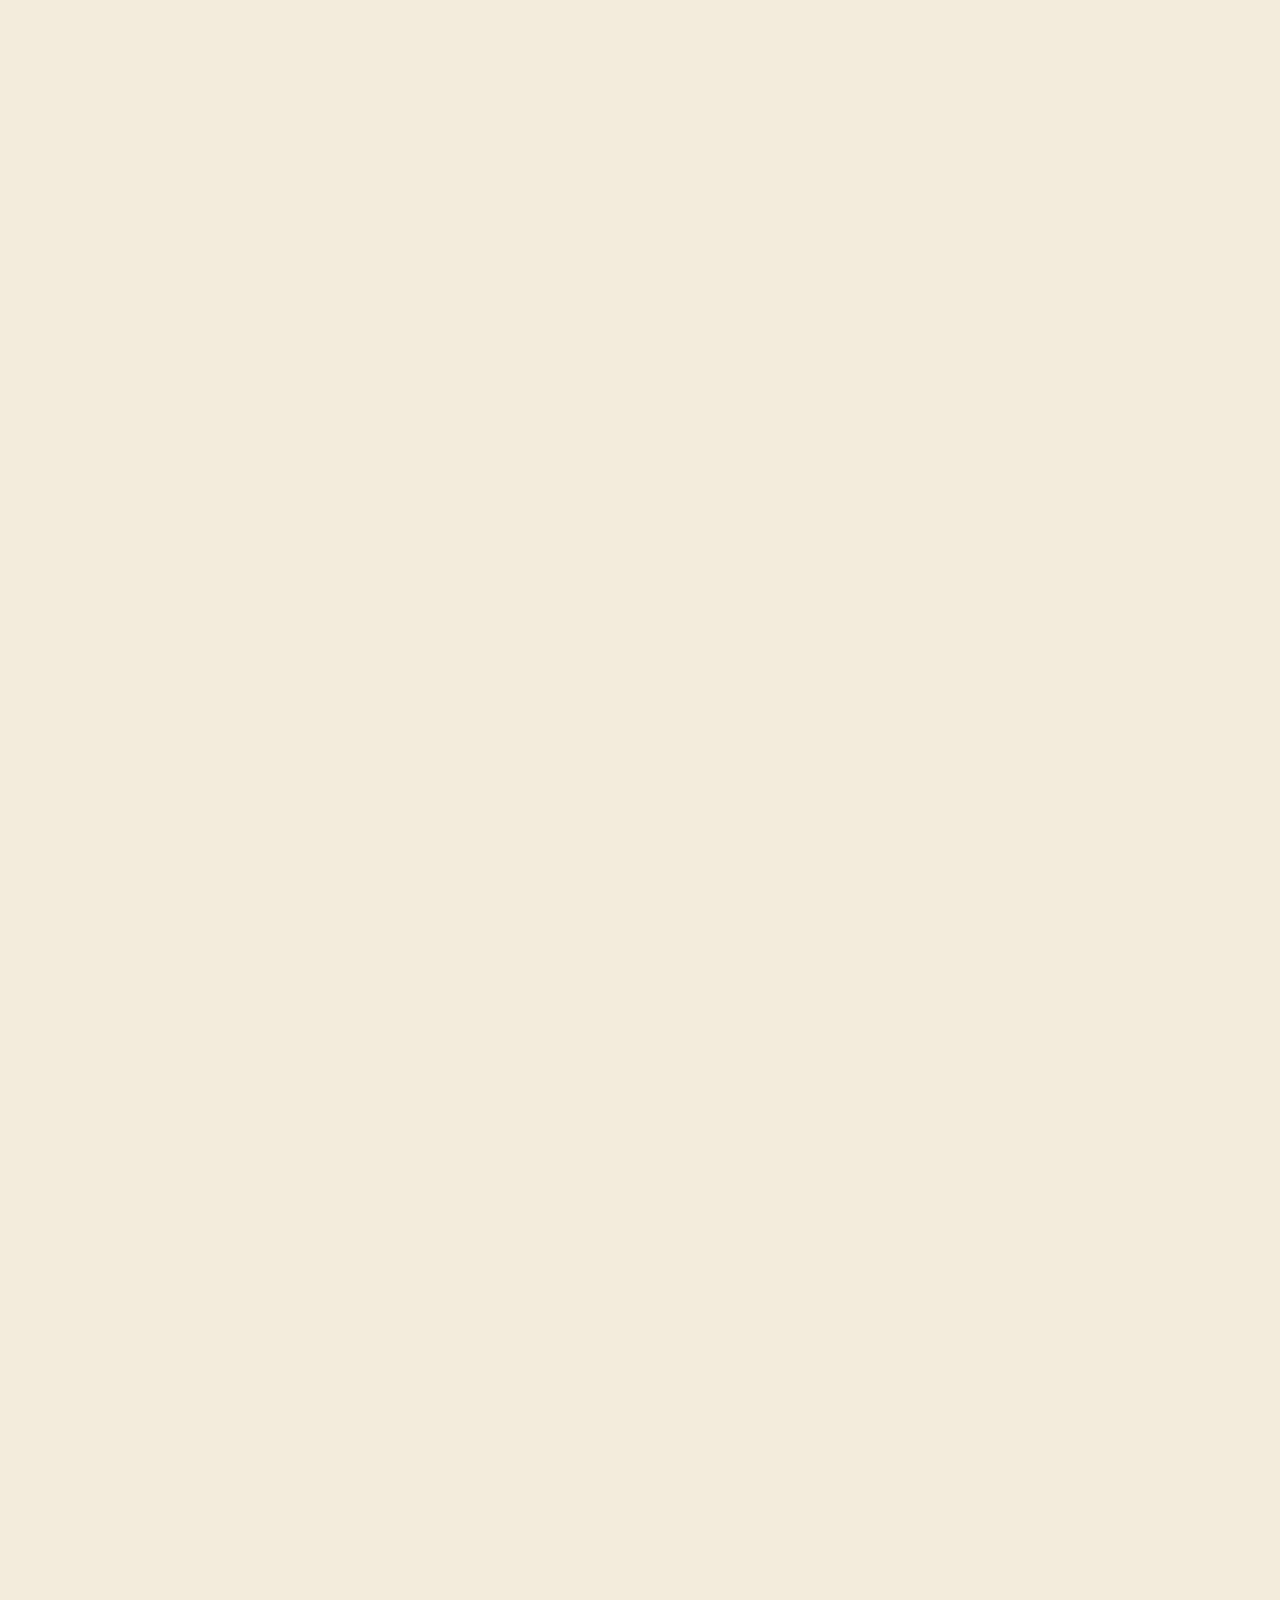
==== commit 8604de0f: "feat: feb 2026 updates and improvements" ====
--- a/index.html
+++ b/index.html
@@ -195,7 +195,7 @@
 
         /* ── Content Sections ─────────────────────────── */
         .content-section {
-            padding: 2rem 0 2rem;
+            padding: 3.5rem 0 0;
         }
 
         /* ── Needs Cards ──────────────────────────────── */
@@ -575,7 +575,8 @@
                 <!-- ── Tax-Deductible Note ────────────────────── -->
                 <div class="tax-note reveal my-4 text-center">
                     <i class="bi bi-patch-check-fill"></i>
-                    <p class="mb-0">Chammy's Equine Sanctuary Foundation is a registered 501(c)(3) public charity.
+                    <p class="mb-0">Chammy's Equine Sanctuary Foundation is a registered 501(c)(3) public charity (EIN
+                        93-4751200).
                         <strong>Your gifts are tax-deductible</strong> to the fullest extent allowed by law.
                     </p>
                 </div>
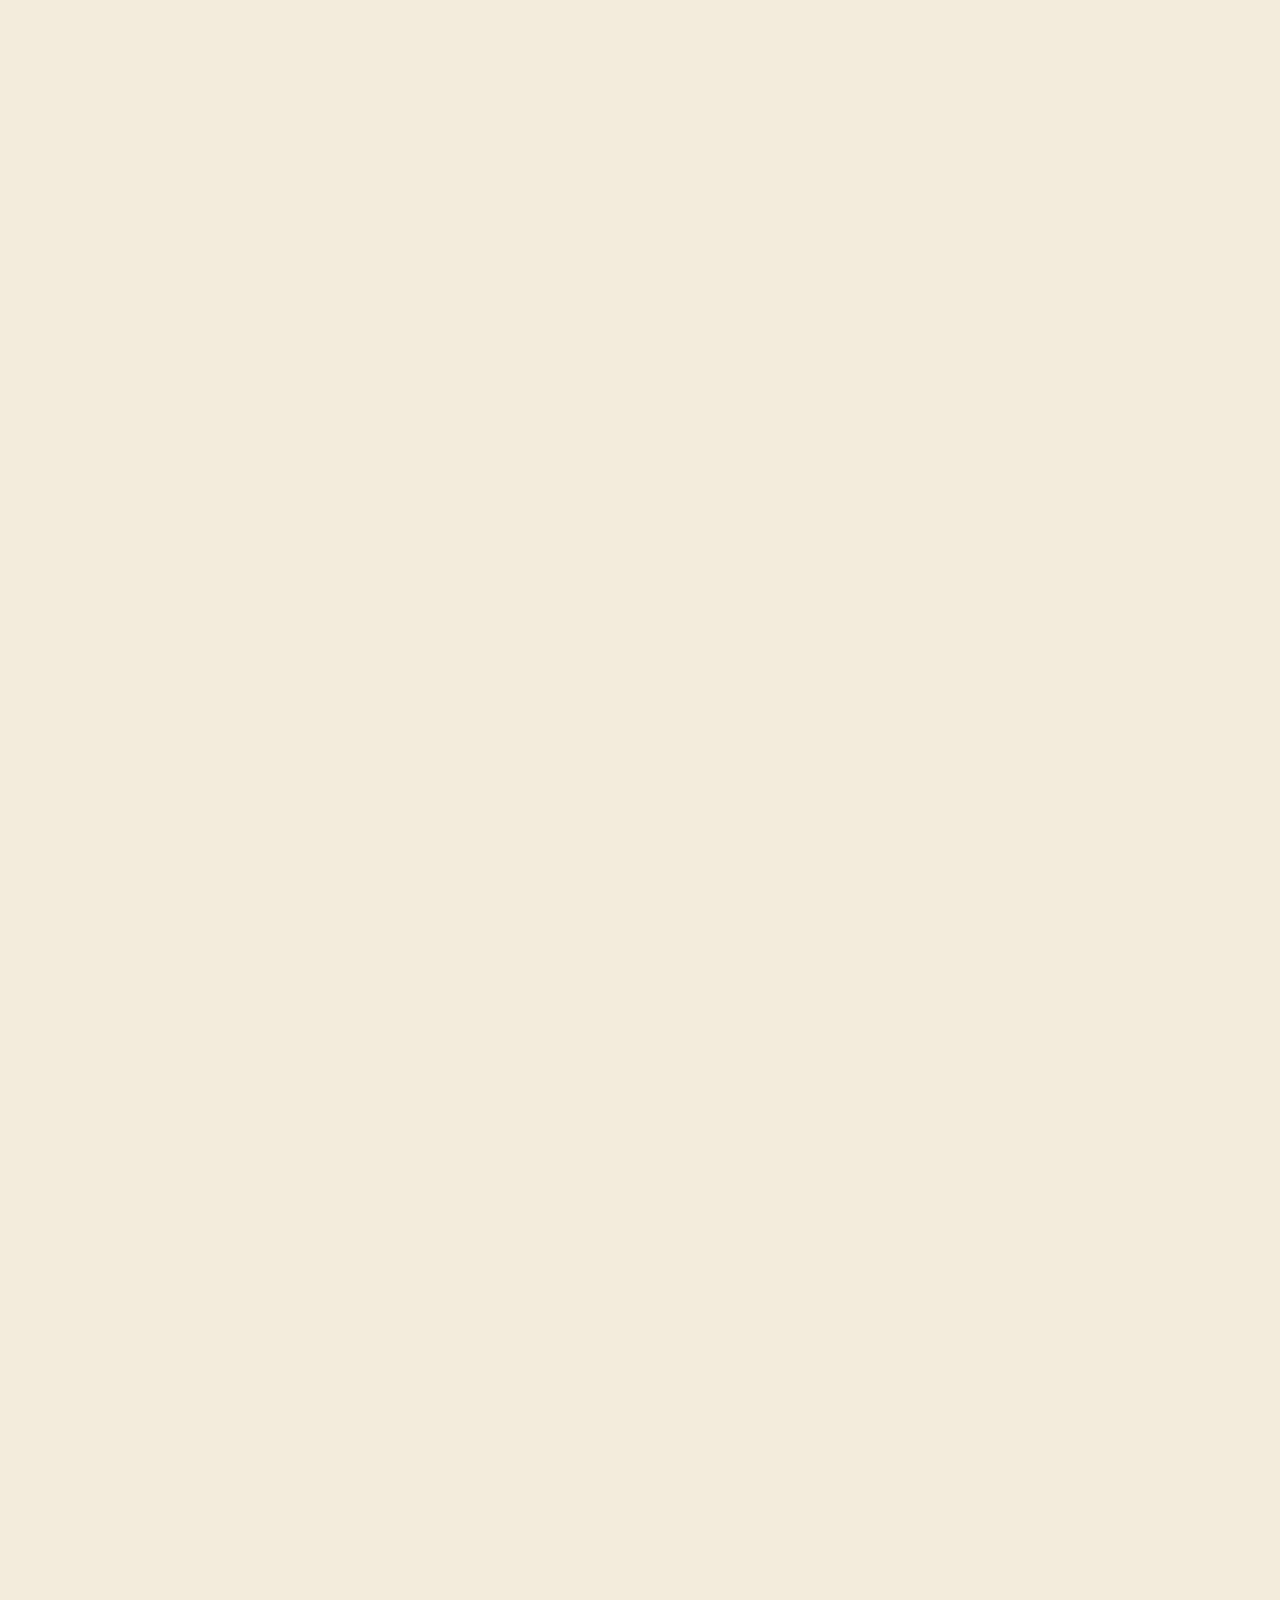
==== commit 4f910fca: "feat: feb 2026 updates and improvements" ====
--- a/index.html
+++ b/index.html
@@ -4,6 +4,13 @@
 <head>
     <meta charset="UTF-8">
     <meta name="viewport" content="width=device-width, initial-scale=1.0">
+
+    <link rel="preconnect" href="https://fonts.googleapis.com">
+    <link rel="preconnect" href="https://fonts.gstatic.com" crossorigin>
+    <link
+        href="https://fonts.googleapis.com/css2?family=Playfair+Display:wght@400;600;700&family=Inter:wght@300;400;500;600&display=swap"
+        rel="stylesheet">
+    <link rel="preload" as="image" href="static/banner.webp" type="image/webp">
 
     <title>Chammy's Equine Sanctuary</title>
     <link href="https://cdn.jsdelivr.net/npm/bootstrap@5.3.3/dist/css/bootstrap.min.css" rel="stylesheet">
@@ -30,12 +37,6 @@
     <link rel="icon" type="image/svg+xml" href="static/favicon.svg" />
     <link rel="icon" type="image/x-icon" href="static/favicon.ico">
     <link rel="shortcut icon" href="static/favicon.ico" />
-
-    <link rel="preconnect" href="https://fonts.googleapis.com">
-    <link rel="preconnect" href="https://fonts.gstatic.com" crossorigin>
-    <link
-        href="https://fonts.googleapis.com/css2?family=Playfair+Display:wght@400;600;700&family=Inter:wght@300;400;500;600&display=swap"
-        rel="stylesheet">
 
     <style>
         /* ── Reset & Base ─────────────────────────────── */
@@ -394,7 +395,13 @@
 
         .splash img {
             width: 90px;
+            opacity: 0;
+            transition: opacity .4s ease;
             animation: splashPulse 1.6s ease-in-out infinite;
+        }
+
+        .splash img.loaded {
+            opacity: 1;
         }
 
         @keyframes splashPulse {
@@ -487,7 +494,7 @@
             <!-- ── Banner + Stats ─────────────────────────── -->
             <div class="reveal">
                 <div class="banner-wrap">
-                    <img src="static/banner.jpeg" alt="Our sanctuary family">
+                    <img src="static/banner.webp" alt="Our sanctuary family">
                 </div>
 
                 <!-- ── Stats Strip ───────────────────────────── -->
@@ -650,32 +657,65 @@
 
     <!-- ── Scroll Reveal Script ──────────────────── -->
     <script>
-        document.addEventListener('DOMContentLoaded', () => {
-            const splash = document.getElementById('splash');
-            const page = document.getElementById('pageContent');
-
-            // Show splash for 1.5s, then fade it out
-            setTimeout(() => {
+        document.addEventListener('DOMContentLoaded', function () {
+
+            var splash = document.getElementById('splash');
+            var splashImg = splash.querySelector('img');
+            var page = document.getElementById('pageContent');
+
+            // Fade in the splash logo once it's loaded
+            var splashReady = new Promise(function (resolve) {
+                if (splashImg.complete && splashImg.naturalWidth > 0) {
+                    splashImg.classList.add('loaded');
+                    resolve();
+                    return;
+                }
+                splashImg.onload = function () {
+                    splashImg.classList.add('loaded');
+                    resolve();
+                };
+                splashImg.onerror = function () {
+                    splashImg.classList.add('loaded');
+                    resolve();
+                };
+            });
+
+            // Preload the banner image during the splash screen
+            var bannerImg = new Image();
+            bannerImg.src = 'static/banner.jpeg';
+
+            // Min splash starts AFTER the logo has faded in
+            var minSplash = splashReady.then(function () {
+                return new Promise(function (resolve) { setTimeout(resolve, 1500); });
+            });
+            var imgReady = new Promise(function (resolve) {
+                if (bannerImg.complete) { resolve(); return; }
+                bannerImg.onload = resolve;
+                bannerImg.onerror = resolve;
+            });
+
+            // Wait for both minimum splash time AND image to load
+            Promise.all([minSplash, imgReady]).then(function () {
                 splash.classList.add('fade-out');
 
-                // After splash fades (600ms transition), reveal page content
-                setTimeout(() => {
+                // After splash fades (600ms), reveal page content
+                setTimeout(function () {
                     splash.style.display = 'none';
                     page.classList.add('show');
 
                     // Start scroll-reveal observers after page is visible
-                    const els = document.querySelectorAll('.reveal');
-                    const observer = new IntersectionObserver((entries) => {
-                        entries.forEach(entry => {
+                    var els = document.querySelectorAll('.reveal');
+                    var observer = new IntersectionObserver(function (entries) {
+                        entries.forEach(function (entry) {
                             if (entry.isIntersecting) {
                                 entry.target.classList.add('visible');
                                 observer.unobserve(entry.target);
                             }
                         });
                     }, { threshold: 0.12 });
-                    els.forEach(el => observer.observe(el));
+                    els.forEach(function (el) { observer.observe(el); });
                 }, 600);
-            }, 1500);
+            });
         });
     </script>
 </body>
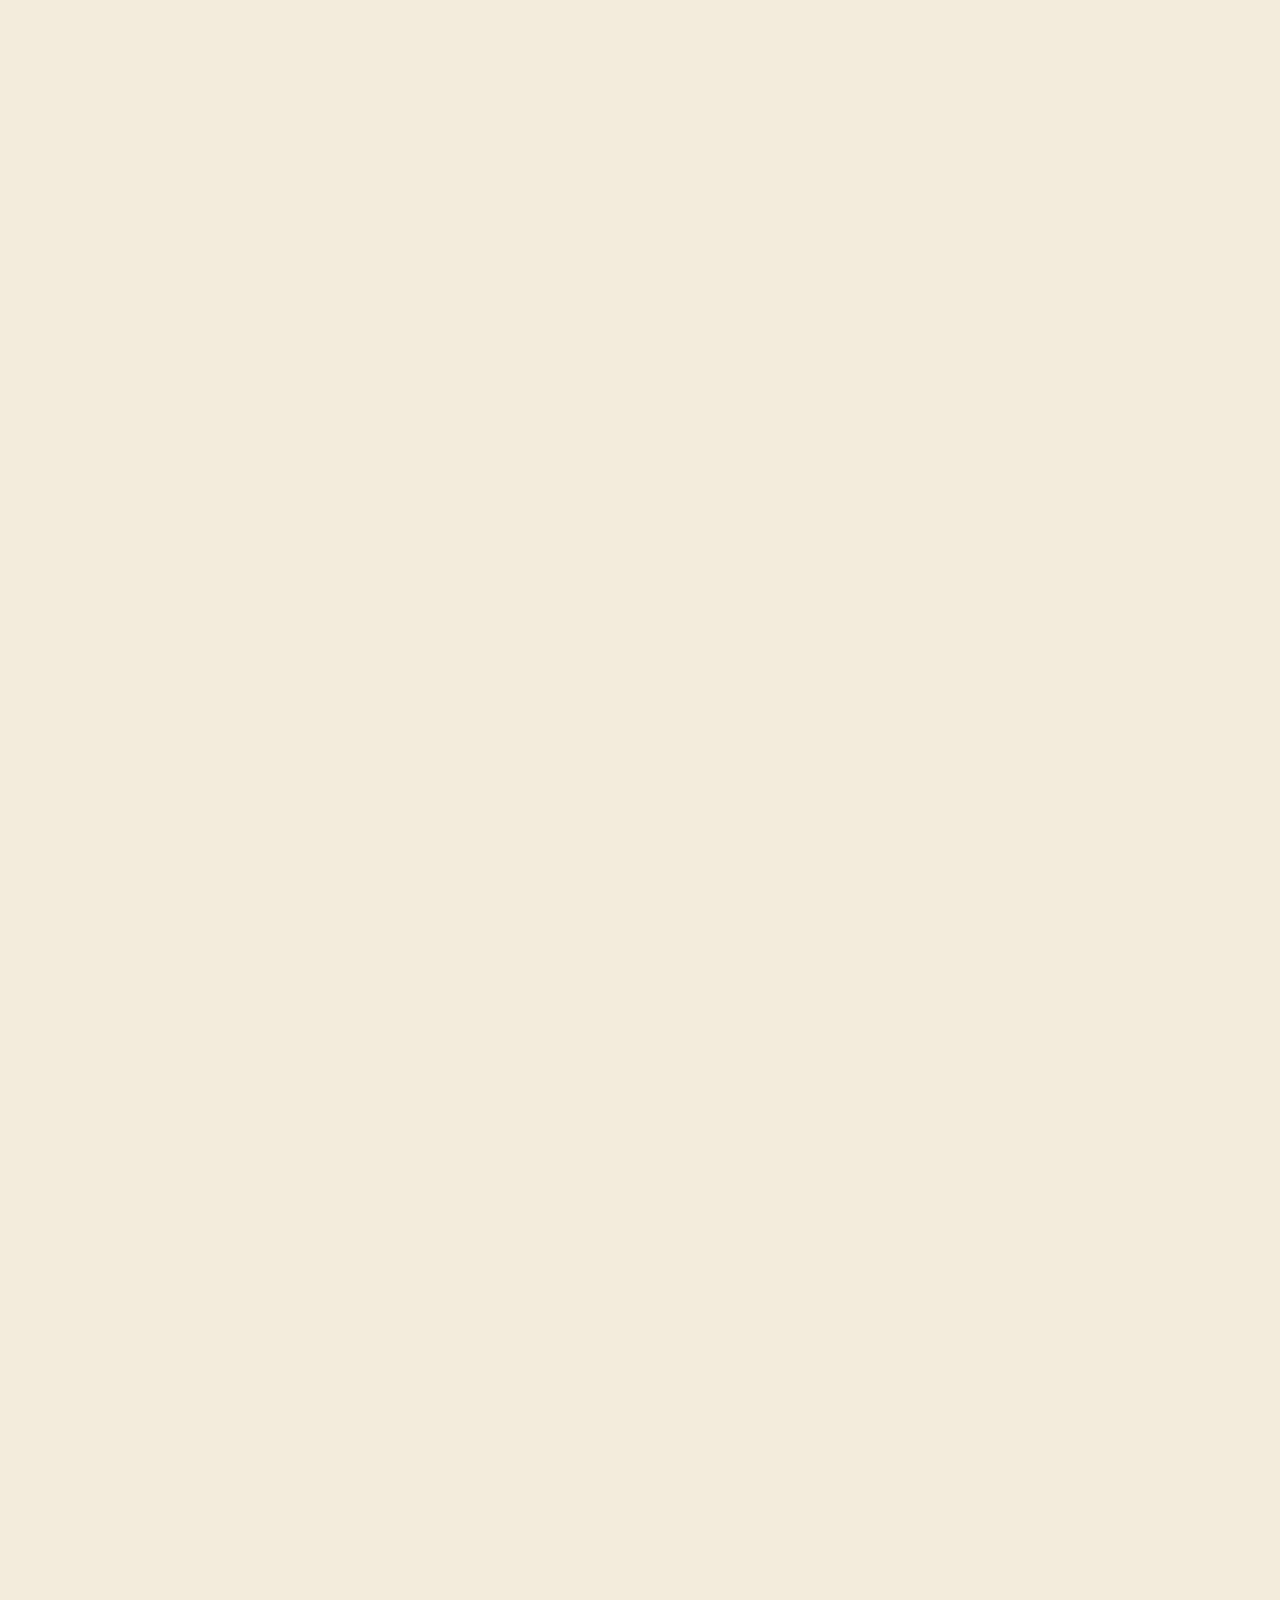
==== commit 42626fc6: "feat: feb 2026 updates and improvements" ====
--- a/index.html
+++ b/index.html
@@ -196,7 +196,7 @@
 
         /* ── Content Sections ─────────────────────────── */
         .content-section {
-            padding: 3.5rem 0 0;
+            padding: 2rem 0 0;
         }
 
         /* ── Needs Cards ──────────────────────────────── */
@@ -247,11 +247,12 @@
         }
 
         .fun-fact img {
+            height: 150px;
+            width: auto;
+            max-width: 100%;
             border-radius: 1rem;
             object-fit: contain;
-            max-width: 150px;
-            width: 100%;
-            height: auto;
+            display: block;
         }
 
         .fun-fact .badge-label {
@@ -287,8 +288,8 @@
             color: #3d5e56;
         }
 
-        /* ── CTA Card ─────────────────────────────────── */
-        .cta-card {
+        /* ── Volunteer Note ───────────────────────────── */
+        .volunteer-note {
             background: linear-gradient(135deg, #2b4a44 0%, #3a635b 100%);
             border-radius: 1.25rem;
             padding: 3rem 2rem;
@@ -297,19 +298,19 @@
             box-shadow: 0 8px 30px rgba(43, 74, 68, .18);
         }
 
-        .cta-card h2 {
+        .volunteer-note h2 {
             color: #f3ecda;
             margin-bottom: .75rem;
         }
 
-        .cta-card p {
+        .volunteer-note p {
             color: #bdd4cc;
             font-size: 1.05rem;
             max-width: 480px;
             margin: 0 auto 1.5rem;
         }
 
-        .btn-cta {
+        .btn-volunteer {
             background: #f3ecda;
             color: #2b4a44;
             border: none;
@@ -322,6 +323,51 @@
             display: inline-block;
         }
 
+        .btn-volunteer:hover {
+            background: #fff;
+            color: #2b4a44;
+            transform: translateY(-2px);
+        }
+
+        .btn-volunteer i {
+            margin-right: .4rem;
+        }
+
+        /* ── CTA Card ─────────────────────────────────── */
+        .cta-card {
+            background: linear-gradient(135deg, #5a8a7a 0%, #7aaa9a 100%);
+            border-radius: 1.25rem;
+            padding: 3rem 2rem;
+            text-align: center;
+            color: #f3ecda;
+            box-shadow: 0 8px 30px rgba(90, 138, 122, .18);
+        }
+
+        .cta-card h2 {
+            color: #f3ecda;
+            margin-bottom: .75rem;
+        }
+
+        .cta-card p {
+            color: #dceee8;
+            font-size: 1.05rem;
+            max-width: 480px;
+            margin: 0 auto 1.5rem;
+        }
+
+        .btn-cta {
+            background: #f3ecda;
+            color: #2b4a44;
+            border: none;
+            padding: .7rem 2rem;
+            border-radius: .65rem;
+            font-weight: 600;
+            font-size: 1rem;
+            transition: background .25s ease, transform .25s ease;
+            text-decoration: none;
+            display: inline-block;
+        }
+
         .btn-cta:hover {
             background: #fff;
             color: #2b4a44;
@@ -329,6 +375,51 @@
         }
 
         .btn-cta i {
+            margin-right: .4rem;
+        }
+
+        /* ── Donate CTA Card ──────────────────────────── */
+        .donate-card {
+            background: linear-gradient(135deg, #1e3630 0%, #2b4a44 100%);
+            border-radius: 1.25rem;
+            padding: 3rem 2rem;
+            text-align: center;
+            color: #f3ecda;
+            box-shadow: 0 8px 30px rgba(43, 74, 68, .22);
+        }
+
+        .donate-card h2 {
+            color: #f3ecda;
+            margin-bottom: .75rem;
+        }
+
+        .donate-card p {
+            color: #bdd4cc;
+            font-size: 1.05rem;
+            max-width: 480px;
+            margin: 0 auto 1.5rem;
+        }
+
+        .btn-donate {
+            background: #f3ecda;
+            color: #2b4a44;
+            border: none;
+            padding: .7rem 2rem;
+            border-radius: .65rem;
+            font-weight: 600;
+            font-size: 1rem;
+            transition: background .25s ease, transform .25s ease;
+            text-decoration: none;
+            display: inline-block;
+        }
+
+        .btn-donate:hover {
+            background: #fff;
+            color: #2b4a44;
+            transform: translateY(-2px);
+        }
+
+        .btn-donate i {
             margin-right: .4rem;
         }
 
@@ -540,6 +631,23 @@
                     strategic oversight, governance, and stewardship of resources. Together, we remain focused on
                     protecting,
                     rescuing, and advocating for equines in need.</p>
+
+                <!-- ── Fun Fact ──────────────────────────────── -->
+                <div class="fun-fact reveal my-4">
+                    <div class="row align-items-center g-3">
+                        <div class="col-12 col-sm-auto text-center">
+                            <img src="static/chammy-angela.jpg" alt="Chammy and Angela">
+                        </div>
+                        <div class="col-12 col-sm">
+                            <span class="badge-label"><i class="bi bi-lightbulb me-1"></i>Did you know?</span>
+                            <p class="mb-0">Chammy holds a special place in Angela's heart as her first horse, igniting
+                                her
+                                lifelong dedication to caring for neglected equestrian animals. Chammy's blankets were
+                                also
+                                green, just like our logo!</p>
+                        </div>
+                    </div>
+                </div>
             </section>
 
             <!-- ── Our Needs ─────────────────────────────── -->
@@ -613,22 +721,25 @@
                     world—one where all equines are treated with dignity, kindness, and respect.</p>
             </section>
 
-            <!-- ── Fun Fact ──────────────────────────────── -->
-            <div class="fun-fact reveal my-4">
-                <div class="row align-items-center g-3">
-                    <div class="col-12 col-sm-auto text-center">
-                        <img src="static/chammy-angela.jpg" alt="Chammy and Angela">
-                    </div>
-                    <div class="col-12 col-sm">
-                        <span class="badge-label"><i class="bi bi-lightbulb me-1"></i>Did you know?</span>
-                        <p class="mb-0">Chammy holds a special place in Angela's heart as her first horse, igniting her
-                            lifelong dedication to caring for neglected equestrian animals. Chammy's blankets were also
-                            green, just like our logo!</p>
-                    </div>
-                </div>
+            <!-- ── Donate CTA Card ───────────────────────── -->
+            <div class="donate-card reveal my-5">
+                <h2>Donate Now</h2>
+                <p>Support our mission to rescue, rehabilitate, and care for neglected equestrian animals.</p>
+                <a class="btn-donate" href="/give">
+                    <i class="bi bi-heart-fill"></i> Support Our Mission
+                </a>
             </div>
 
-            <!-- ── CTA Card ──────────────────────────────── -->
+            <!-- ── Volunteer Note ──────────────────────────── -->
+            <div class="volunteer-note reveal my-5">
+                <h2>Lend a Hand</h2>
+                <p>In the Guthrie area? Love large animals and working hard? We'd love to hear from you!</p>
+                <a class="btn-volunteer" href="mailto:volunteer@chammys.org">
+                    <i class="bi bi-envelope"></i> volunteer@chammys.org
+                </a>
+            </div>
+
+            <!-- ── Stay Connected CTA Card ──────────────────────────────── -->
             <div class="cta-card reveal my-5">
                 <h2>Stay Connected</h2>
                 <p>Keep up with the latest news, heartwarming animal stories, and updates from our foundation.</p>
@@ -636,6 +747,7 @@
                     <i class="bi bi-facebook"></i> Visit Our Facebook Page
                 </a>
             </div>
+
 
             <!-- ── Footer ────────────────────────────────── -->
             <footer class="reveal">
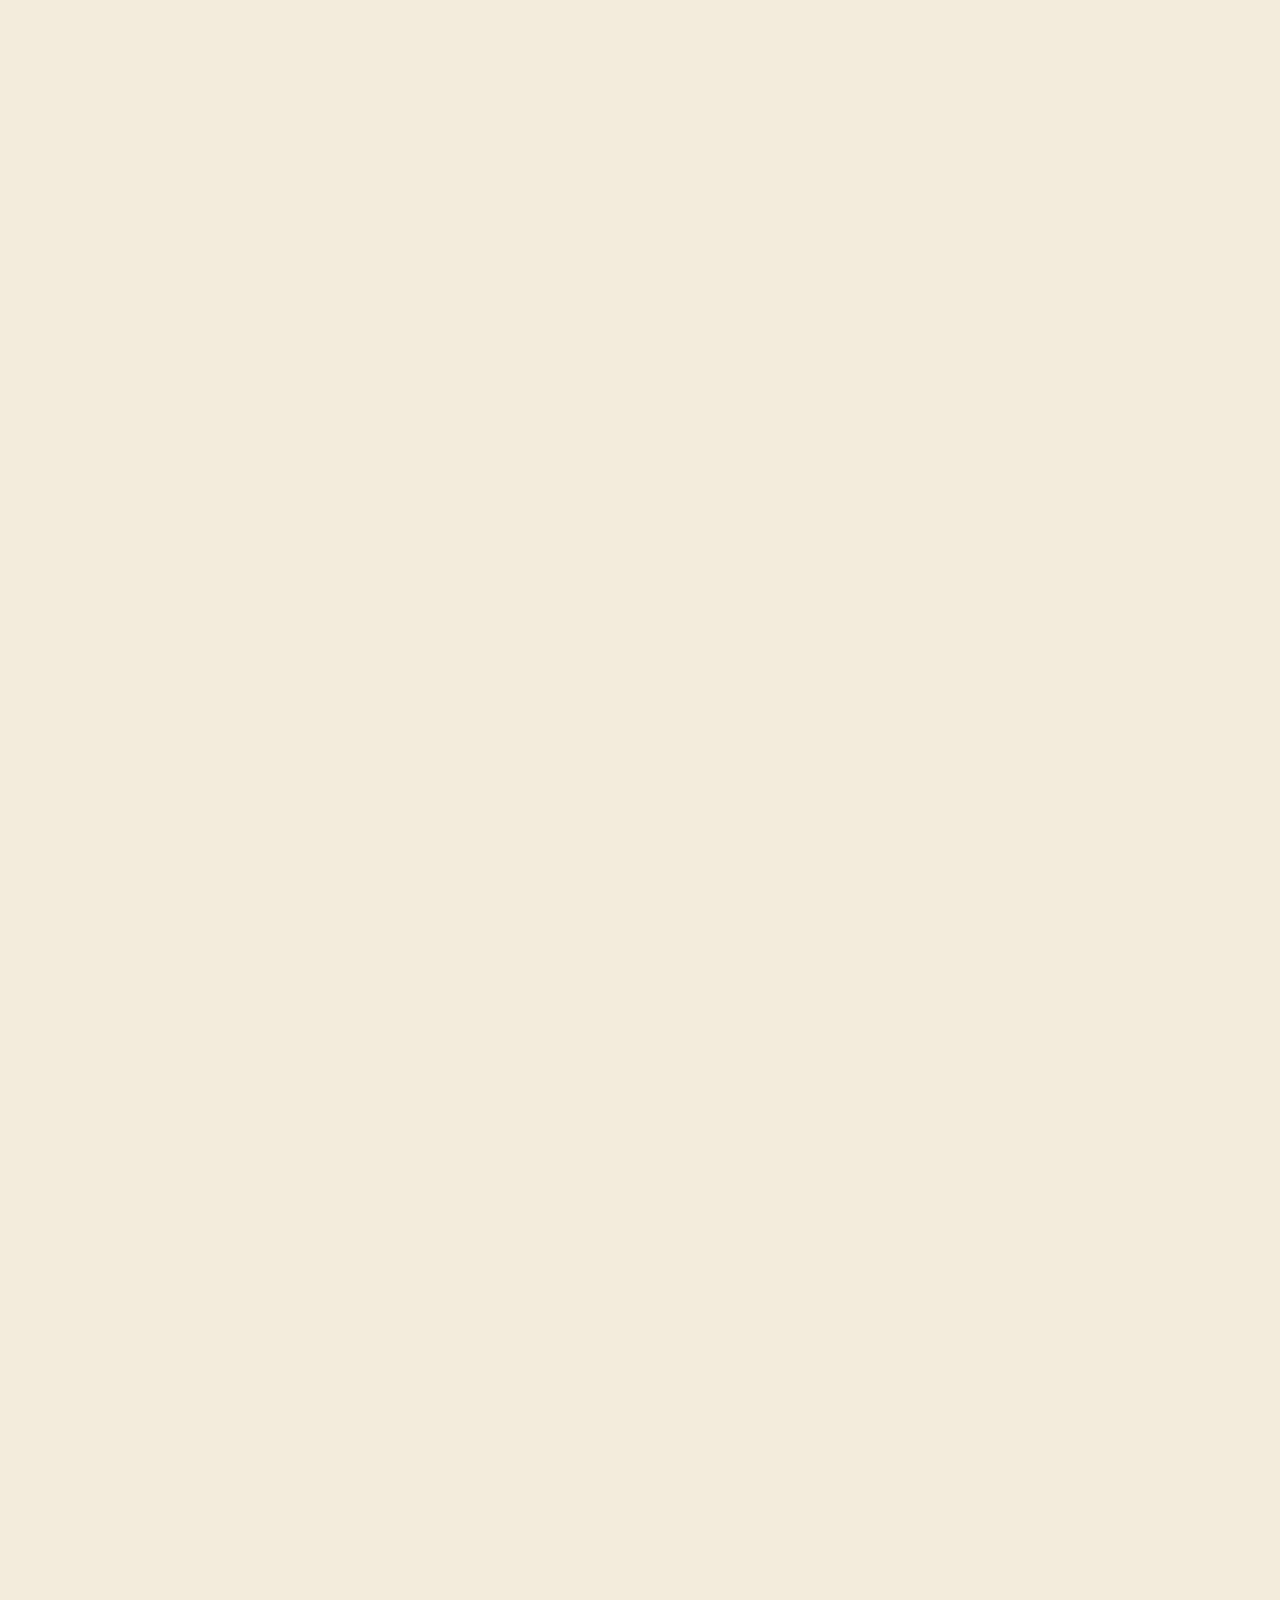
==== commit d31f81be: "feat: add residents stories, redesigned give page, and printable trifold - Add "Meet a Few Residents" ====
--- a/index.html
+++ b/index.html
@@ -234,6 +234,130 @@
 
         .need-card p {
             font-size: .95rem;
+            margin-bottom: 0;
+        }
+
+        /* ── Residents Section ────────────────────────── */
+        .resident-tabs {
+            display: flex;
+            flex-wrap: wrap;
+            gap: .4rem;
+            margin: 1.25rem 0 1.5rem;
+            padding: 0;
+            list-style: none;
+            border: none;
+        }
+
+        .resident-tabs .nav-link {
+            font-family: 'Playfair Display', serif;
+            font-size: 1rem;
+            font-weight: 600;
+            color: #2b4a44;
+            background: transparent;
+            border: 1.5px solid rgba(43, 74, 68, .18);
+            border-radius: 999px;
+            padding: .45rem 1.15rem;
+            transition: background .25s ease, color .25s ease, border-color .25s ease;
+        }
+
+        .resident-tabs .nav-link:hover {
+            background: rgba(43, 74, 68, .08);
+            border-color: rgba(43, 74, 68, .3);
+        }
+
+        .resident-tabs .nav-link.active {
+            background: #2b4a44;
+            color: #f3ecda;
+            border-color: #2b4a44;
+        }
+
+        .resident-card {
+            background: #fff;
+            border-radius: 1.25rem;
+            padding: 1.5rem;
+            border: 1px solid rgba(43, 74, 68, .08);
+            box-shadow: 0 4px 18px rgba(43, 74, 68, .06);
+        }
+
+        .resident-photo {
+            border-radius: 1rem;
+            overflow: hidden;
+            background: #e9e0c7;
+            aspect-ratio: 4 / 3;
+        }
+
+        .resident-photo img {
+            width: 100%;
+            height: 100%;
+            object-fit: cover;
+            display: block;
+        }
+
+        .resident-thumbs {
+            display: flex;
+            gap: .5rem;
+            margin-top: .65rem;
+            flex-wrap: wrap;
+        }
+
+        .resident-thumbs button {
+            padding: 0;
+            border: 2px solid transparent;
+            border-radius: .55rem;
+            overflow: hidden;
+            background: #e9e0c7;
+            width: 64px;
+            height: 48px;
+            cursor: pointer;
+            transition: border-color .2s ease, transform .2s ease;
+        }
+
+        .resident-thumbs button:hover {
+            transform: translateY(-2px);
+        }
+
+        .resident-thumbs button.active {
+            border-color: #5a8a7a;
+        }
+
+        .resident-thumbs img {
+            width: 100%;
+            height: 100%;
+            object-fit: cover;
+            display: block;
+        }
+
+        .resident-name {
+            font-size: 1.65rem;
+            margin: 0;
+            line-height: 1.1;
+        }
+
+        .resident-meta {
+            display: inline-flex;
+            align-items: center;
+            gap: .4rem;
+            background: rgba(90, 138, 122, .12);
+            color: #2b4a44;
+            font-size: .78rem;
+            font-weight: 600;
+            letter-spacing: .06em;
+            text-transform: uppercase;
+            padding: .3rem .7rem;
+            border-radius: .4rem;
+            margin: .6rem 0 .9rem;
+        }
+
+        .resident-meta.memorial {
+            background: rgba(43, 74, 68, .08);
+            color: #4a6e64;
+        }
+
+        .resident-story p {
+            margin-bottom: .85rem;
+        }
+
+        .resident-story p:last-child {
             margin-bottom: 0;
         }
 
@@ -633,7 +757,7 @@
                     rescuing, and advocating for equines in need.</p>
 
                 <!-- ── Fun Fact ──────────────────────────────── -->
-                <div class="fun-fact reveal my-4">
+                <div class="fun-fact reveal mt-4">
                     <div class="row align-items-center g-3">
                         <div class="col-12 col-sm-auto text-center">
                             <img src="static/chammy-angela.jpg" alt="Chammy and Angela">
@@ -647,6 +771,216 @@
                                 green, just like our logo!</p>
                         </div>
                     </div>
+                </div>
+            </section>
+
+            <!-- ── Meet Our Residents ────────────────────── -->
+            <section class="content-section reveal">
+                <h1 class="section-heading">Meet a Few Residents</h1>
+                <p>Every animal at Chammy's has a story&mdash;and most of them begin with someone who refused to look
+                    the other way. Here are a just a few of the lives you help us protect.</p>
+
+                <ul class="nav resident-tabs" role="tablist">
+                    <li class="nav-item" role="presentation">
+                        <button class="nav-link active" id="tab-cowboy" data-bs-toggle="tab"
+                            data-bs-target="#pane-cowboy" type="button" role="tab" aria-controls="pane-cowboy"
+                            aria-selected="true">Cowboy</button>
+                    </li>
+                    <li class="nav-item" role="presentation">
+                        <button class="nav-link" id="tab-flower" data-bs-toggle="tab" data-bs-target="#pane-flower"
+                            type="button" role="tab" aria-controls="pane-flower" aria-selected="false">Flower</button>
+                    </li>
+                    <li class="nav-item" role="presentation">
+                        <button class="nav-link" id="tab-charlie" data-bs-toggle="tab" data-bs-target="#pane-charlie"
+                            type="button" role="tab" aria-controls="pane-charlie" aria-selected="false">Charlie</button>
+                    </li>
+                    <li class="nav-item" role="presentation">
+                        <button class="nav-link" id="tab-rio" data-bs-toggle="tab" data-bs-target="#pane-rio"
+                            type="button" role="tab" aria-controls="pane-rio" aria-selected="false">Rio</button>
+                    </li>
+                    <li class="nav-item" role="presentation">
+                        <button class="nav-link" id="tab-donkeys" data-bs-toggle="tab" data-bs-target="#pane-donkeys"
+                            type="button" role="tab" aria-controls="pane-donkeys" aria-selected="false">The
+                            Donkeys</button>
+                    </li>
+                </ul>
+
+                <div class="tab-content">
+
+                    <!-- Cowboy -->
+                    <div class="tab-pane fade show active" id="pane-cowboy" role="tabpanel"
+                        aria-labelledby="tab-cowboy">
+                        <div class="resident-card">
+                            <div class="row g-4 align-items-center">
+                                <div class="col-md-6">
+                                    <div class="resident-photo">
+                                        <img src="static/residents/cowboy-1.jpg" alt="Cowboy" data-gallery="cowboy">
+                                    </div>
+                                    <div class="resident-thumbs" data-gallery-thumbs="cowboy">
+                                        <button class="active" data-src="static/residents/cowboy-1.jpg"
+                                            aria-label="Cowboy photo 1"><img src="static/residents/cowboy-1.jpg"
+                                                alt=""></button>
+                                        <button data-src="static/residents/cowboy-2.jpg"
+                                            aria-label="Cowboy photo 2"><img src="static/residents/cowboy-2.jpg"
+                                                alt=""></button>
+                                        <button data-src="static/residents/cowboy-3.jpg"
+                                            aria-label="Cowboy photo 3"><img src="static/residents/cowboy-3.jpg"
+                                                alt=""></button>
+                                    </div>
+                                </div>
+                                <div class="col-md-6">
+                                    <h3 class="resident-name">Cowboy</h3>
+                                    <span class="resident-meta"><i class="bi bi-heart-fill"></i> Rescued &middot; 2
+                                        years with us</span>
+                                    <div class="resident-story">
+                                        <p>Cowboy came to us as a desperate plea from a friend. She had sold him years
+                                            earlier and, to her heartbreak, discovered he had ended up in a situation
+                                            she couldn't fix from afar&mdash;underfed, ribs sharp under his coat, and
+                                            fighting for every breath.</p>
+                                        <p>Under Dr. B at Oakridge, Cowboy began a careful breathing program. Slowly,
+                                            day by day, his lungs cleared and his strength returned. Two years on, he
+                                            is calm, healthy, and closely watched by the team that gave him his second
+                                            chance.</p>
+                                    </div>
+                                </div>
+                            </div>
+                        </div>
+                    </div>
+
+                    <!-- Flower -->
+                    <div class="tab-pane fade" id="pane-flower" role="tabpanel" aria-labelledby="tab-flower">
+                        <div class="resident-card">
+                            <div class="row g-4 align-items-center">
+                                <div class="col-md-6">
+                                    <div class="resident-photo">
+                                        <img src="static/residents/flower-1.jpg" alt="Flower">
+                                    </div>
+                                </div>
+                                <div class="col-md-6">
+                                    <h3 class="resident-name">Flower</h3>
+                                    <span class="resident-meta memorial"><i class="bi bi-flower2"></i> In Loving
+                                        Memory &middot; 6 years with us &middot; Jan 2022</span>
+                                    <div class="resident-story">
+                                        <p>Flower was bound for slaughter in a Kansas kill pen when a kind-hearted
+                                            couple saw her, couldn't bear to leave her, and bought her freedom. They
+                                            asked us for a safe landing&mdash;and we gave her one.</p>
+                                        <p>An old knee injury meant Flower would never be a riding horse again. She
+                                            didn't need to be. For six years she grazed our pastures in her pink fly
+                                            boots, surrounded by friends and quiet days. When cancer arrived, we let
+                                            her live as long as she was comfortable, and laid her gently to rest in
+                                            January 2022. She is missed every day.</p>
+                                    </div>
+                                </div>
+                            </div>
+                        </div>
+                    </div>
+
+                    <!-- Charlie -->
+                    <div class="tab-pane fade" id="pane-charlie" role="tabpanel" aria-labelledby="tab-charlie">
+                        <div class="resident-card">
+                            <div class="row g-4 align-items-center">
+                                <div class="col-md-6">
+                                    <div class="resident-photo">
+                                        <img src="static/residents/charlie-1.jpg" alt="Charlie" data-gallery="charlie">
+                                    </div>
+                                    <div class="resident-thumbs" data-gallery-thumbs="charlie">
+                                        <button class="active" data-src="static/residents/charlie-1.jpg"
+                                            aria-label="Charlie photo 1"><img src="static/residents/charlie-1.jpg"
+                                                alt=""></button>
+                                        <button data-src="static/residents/charlie-2.jpg"
+                                            aria-label="Charlie photo 2"><img src="static/residents/charlie-2.jpg"
+                                                alt=""></button>
+                                    </div>
+                                </div>
+                                <div class="col-md-6">
+                                    <h3 class="resident-name">Charlie</h3>
+                                    <span class="resident-meta"><i class="bi bi-trophy-fill"></i> Rescued &middot; Bay
+                                        Thoroughbred &middot; Age 12</span>
+                                    <div class="resident-story">
+                                        <p>Charlie was only two years old when we found him in a feedlot in Perkins,
+                                            Oklahoma&mdash;bruised, frightened, and a heartbeat away from a truck ride
+                                            he wouldn't have come home from.</p>
+                                        <p>Ten years later, he is a stunning bay Thoroughbred and a beloved
+                                            hunter/jumper, sailing over fences with the joy of a horse who once thought
+                                            his story was over. Charlie is why we do this.</p>
+                                    </div>
+                                </div>
+                            </div>
+                        </div>
+                    </div>
+
+                    <!-- Rio -->
+                    <div class="tab-pane fade" id="pane-rio" role="tabpanel" aria-labelledby="tab-rio">
+                        <div class="resident-card">
+                            <div class="row g-4 align-items-center">
+                                <div class="col-md-6">
+                                    <div class="resident-photo">
+                                        <img src="static/residents/rio-1.jpg" alt="Rio" data-gallery="rio">
+                                    </div>
+                                    <div class="resident-thumbs" data-gallery-thumbs="rio">
+                                        <button class="active" data-src="static/residents/rio-1.jpg"
+                                            aria-label="Rio photo 1"><img src="static/residents/rio-1.jpg"
+                                                alt=""></button>
+                                        <button data-src="static/residents/rio-2.jpg" aria-label="Rio photo 2"><img
+                                                src="static/residents/rio-2.jpg" alt=""></button>
+                                        <button data-src="static/residents/rio-3.jpg" aria-label="Rio photo 3"><img
+                                                src="static/residents/rio-3.jpg" alt=""></button>
+                                    </div>
+                                </div>
+                                <div class="col-md-6">
+                                    <h3 class="resident-name">Rio</h3>
+                                    <span class="resident-meta"><i class="bi bi-star-fill"></i> Rescued &middot; Mini
+                                        &middot; Sanctuary Favorite</span>
+                                    <div class="resident-story">
+                                        <p>Rio's start was rough. Saved from a feedlot, born with a crooked front leg,
+                                            he was never going to be more than a gentle pasture companion. Then a
+                                            bigger horse kicked him and shattered his hind leg, and we feared the
+                                            worst.</p>
+                                        <p>Dr. B at Oakridge worked a small miracle, piecing him back together. Rio
+                                            came home with a limp and a personality the size of a draft horse. He
+                                            greets every visitor like he owns the place&mdash;and around here, we let
+                                            him think he does.</p>
+                                    </div>
+                                </div>
+                            </div>
+                        </div>
+                    </div>
+
+                    <!-- Donkeys -->
+                    <div class="tab-pane fade" id="pane-donkeys" role="tabpanel" aria-labelledby="tab-donkeys">
+                        <div class="resident-card">
+                            <div class="row g-4 align-items-center">
+                                <div class="col-md-6">
+                                    <div class="resident-photo">
+                                        <img src="static/residents/donkeys-1.jpg" alt="Our donkeys"
+                                            data-gallery="donkeys">
+                                    </div>
+                                    <div class="resident-thumbs" data-gallery-thumbs="donkeys">
+                                        <button class="active" data-src="static/residents/donkeys-1.jpg"
+                                            aria-label="Donkeys photo 1"><img src="static/residents/donkeys-1.jpg"
+                                                alt=""></button>
+                                        <button data-src="static/residents/donkeys-2.jpg"
+                                            aria-label="Donkeys photo 2"><img src="static/residents/donkeys-2.jpg"
+                                                alt=""></button>
+                                    </div>
+                                </div>
+                                <div class="col-md-6">
+                                    <h3 class="resident-name">The Donkeys</h3>
+                                    <span class="resident-meta"><i class="bi bi-sun-fill"></i> Rescued &middot; 10
+                                        years of pasture life</span>
+                                    <div class="resident-story">
+                                        <p>Ten years ago, our donkeys were slaughter-bound. Today they are the kings
+                                            of the pasture&mdash;long ears swiveling at every sound, lazy afternoons
+                                            in the shade, and the slow, peaceful days they were always meant to have.
+                                        </p>
+                                        <p>They are quiet proof that one decision to step in can change a whole life.
+                                        </p>
+                                    </div>
+                                </div>
+                            </div>
+                        </div>
+                    </div>
+
                 </div>
             </section>
 
@@ -794,7 +1128,7 @@
 
             // Preload the banner image during the splash screen
             var bannerImg = new Image();
-            bannerImg.src = 'static/banner.jpeg';
+            bannerImg.src = 'static/banner.webp';
 
             // Min splash starts AFTER the logo has faded in
             var minSplash = splashReady.then(function () {
@@ -828,6 +1162,24 @@
                     els.forEach(function (el) { observer.observe(el); });
                 }, 600);
             });
+
+            // ── Resident gallery thumbs ───────────────
+            document.querySelectorAll('[data-gallery-thumbs]').forEach(function (group) {
+                var galleryName = group.getAttribute('data-gallery-thumbs');
+                var mainImg = document.querySelector('[data-gallery="' + galleryName + '"]');
+                if (!mainImg) return;
+                group.querySelectorAll('button').forEach(function (btn) {
+                    btn.addEventListener('click', function () {
+                        var src = btn.getAttribute('data-src');
+                        if (!src) return;
+                        mainImg.src = src;
+                        group.querySelectorAll('button').forEach(function (b) {
+                            b.classList.remove('active');
+                        });
+                        btn.classList.add('active');
+                    });
+                });
+            });
         });
     </script>
 </body>
